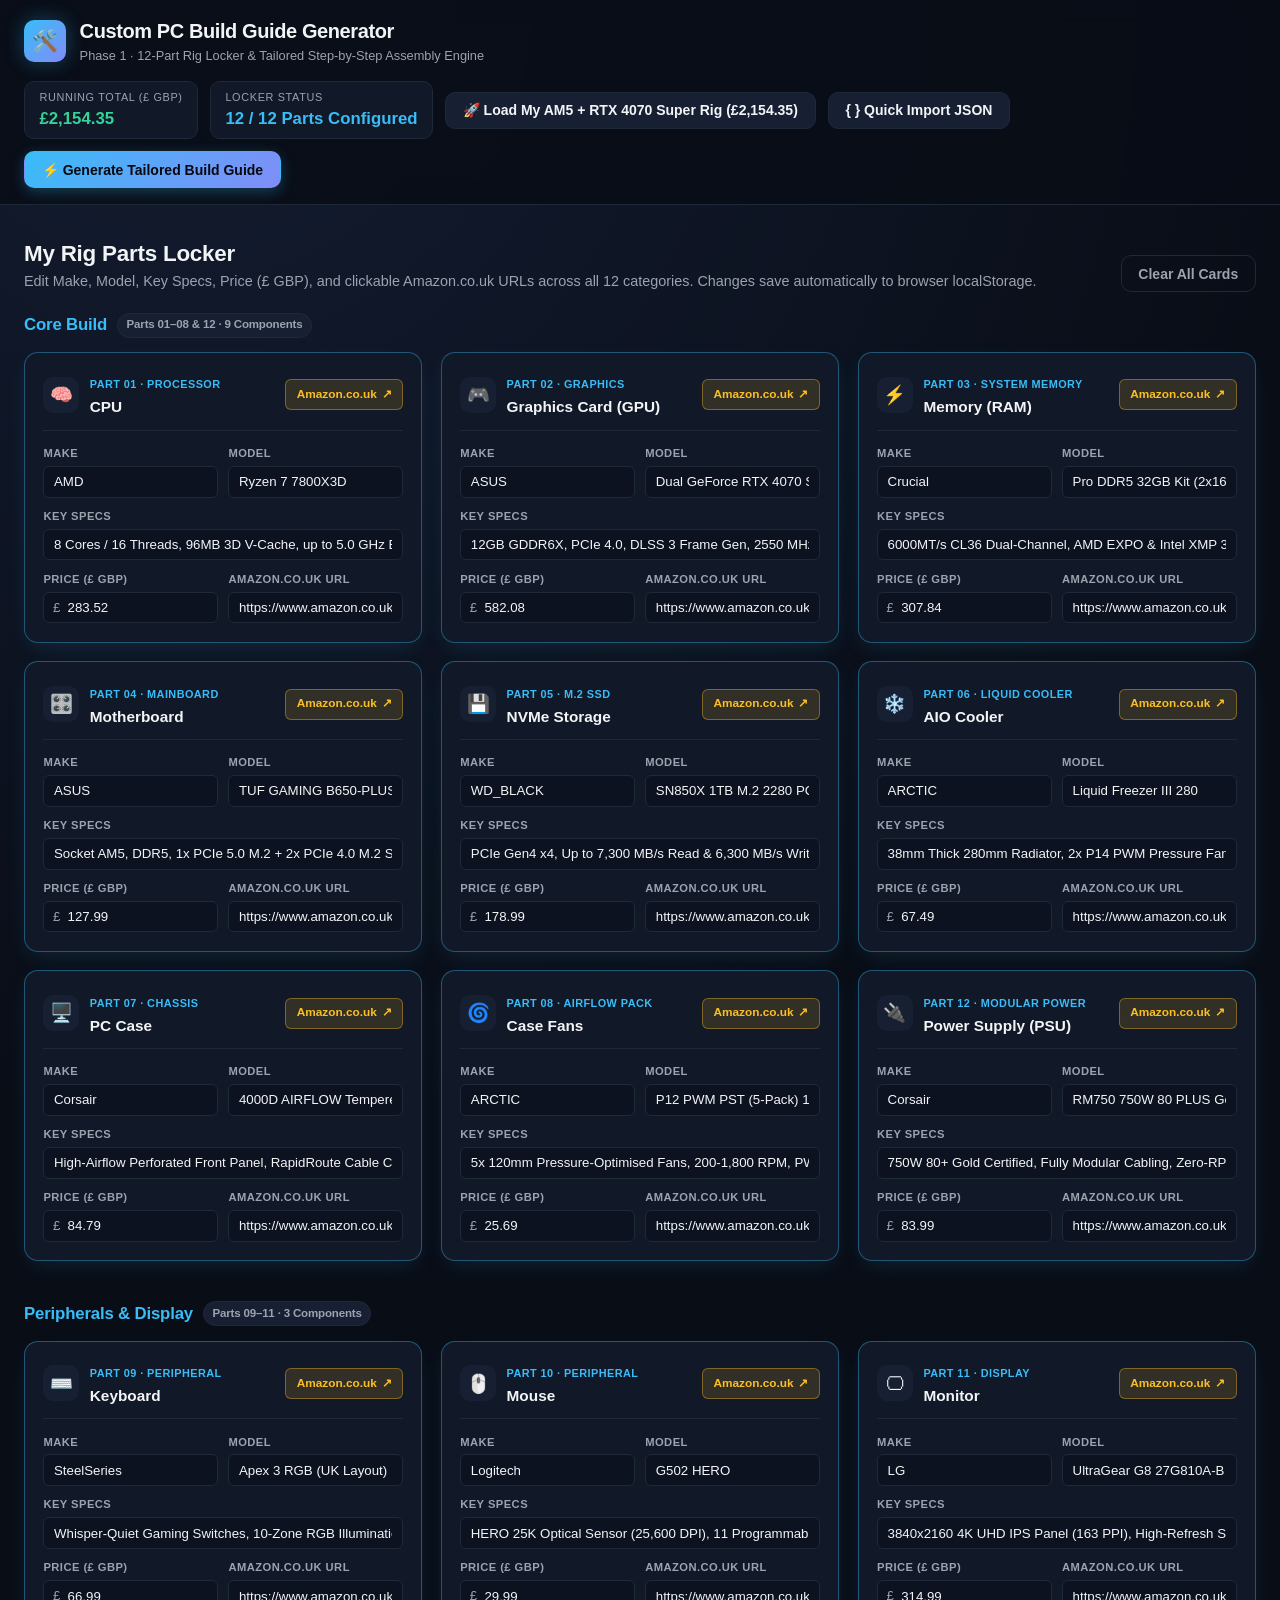
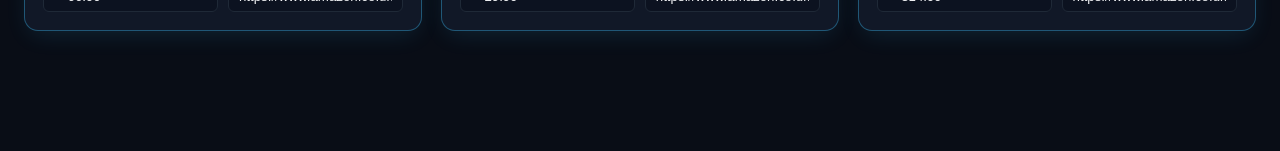
==== index.html @ 23046498 "Phase 1 working state" ====
<!DOCTYPE html>
<html lang="en">
<head>
  <meta charset="UTF-8" />
  <meta name="viewport" content="width=device-width, initial-scale=1.0" />
  <title>Custom PC Build Guide Generator — Phase 1</title>
  <link rel="stylesheet" href="css/base.css" />
  <link rel="stylesheet" href="css/components.css" />
</head>
<body>
  <header class="top-header">
    <div class="app-container header-inner">
      <div class="brand-block">
        <div class="brand-logo" aria-hidden="true">🛠️</div>
        <div>
          <h1 class="brand-title">Custom PC Build Guide Generator</h1>
          <p class="brand-subtitle">Phase 1 · 12-Part Rig Locker &amp; Tailored Step-by-Step Assembly Engine</p>
        </div>
      </div>

      <div class="header-metrics-actions">
        <div class="metric-pill">
          <span class="metric-label">Running Total (£ GBP)</span>
          <span class="metric-value" id="total-price">£2,154.35</span>
        </div>
        <div class="metric-pill">
          <span class="metric-label">Locker Status</span>
          <span class="metric-value" id="parts-count" style="color: var(--accent-cyan);">12 / 12 Parts Configured</span>
        </div>
        <button type="button" class="btn btn-secondary" id="btn-load-default-rig">
          <span>🚀 Load My AM5 + RTX 4070 Super Rig (£2,154.35)</span>
        </button>
        <button type="button" class="btn btn-secondary" id="btn-open-json">
          <span>{ } Quick Import JSON</span>
        </button>
        <button type="button" class="btn btn-primary" id="btn-generate-guide">
          <span>⚡ Generate Tailored Build Guide</span>
        </button>
      </div>
    </div>
  </header>

  <main class="app-container">
    <section id="locker-container" aria-labelledby="locker-heading">
      <div class="section-header">
        <div>
          <h2 class="section-title" id="locker-heading">My Rig Parts Locker</h2>
          <p class="section-desc">
            Edit Make, Model, Key Specs, Price (£ GBP), and clickable Amazon.co.uk URLs across all 12 categories. Changes save automatically to browser localStorage.
          </p>
        </div>
        <button type="button" class="btn btn-ghost" id="btn-clear-all">Clear All Cards</button>
      </div>

      <h3 class="locker-subsection-title">
        <span>Core Build</span>
        <span class="locker-subsection-pill">Parts 01–08 &amp; 12 · 9 Components</span>
      </h3>
      <div class="parts-grid" id="core-parts-grid"></div>

      <h3 class="locker-subsection-title">
        <span>Peripherals &amp; Display</span>
        <span class="locker-subsection-pill">Parts 09–11 · 3 Components</span>
      </h3>
      <div class="parts-grid" id="peripherals-parts-grid"></div>
    </section>

    <section class="guide-section is-hidden" id="guide-section" aria-labelledby="guide-heading">
      <div class="section-header">
        <div>
          <h2 class="section-title" id="guide-heading">Tailored Step-by-Step Assembly &amp; BIOS Guide</h2>
          <p class="section-desc">
            Generated dynamically from your active Make, Model, and Key Specs—complete with hardware-specific warnings, Phase 2 SVG Blueprint slots, and Phase 3 Video Tip drawers.
          </p>
        </div>
      </div>

      <div class="guide-progress-card">
        <span id="guide-progress-text" style="font-weight: 600; font-size: 0.9rem;">0 of 9 Assembly Steps Completed (0%)</span>
        <div class="progress-track" aria-hidden="true">
          <div class="progress-fill" id="guide-progress-bar"></div>
        </div>
      </div>

      <div class="guide-steps-list" id="guide-steps"></div>
    </section>
  </main>

  <!-- Quick Import JSON Modal -->
  <div class="modal-backdrop is-hidden" id="json-modal" role="dialog" aria-modal="true" aria-labelledby="json-modal-title">
    <div class="modal-card">
      <div class="section-header" style="margin-bottom: 0.5rem;">
        <div>
          <h2 class="section-title" id="json-modal-title">Quick Import JSON / Inspect Rig Dataset</h2>
          <p class="section-desc">Paste a JSON parts object or array below to populate your 12-part locker.</p>
        </div>
        <button type="button" class="btn btn-ghost" id="btn-close-json">✕ Close</button>
      </div>

      <textarea id="json-textarea" class="paste-textarea" spellcheck="false"></textarea>

      <div class="modal-footer">
        <div style="display: flex; align-items: center; gap: 0.75rem; flex-wrap: wrap;">
          <button type="button" class="btn btn-secondary" id="btn-fill-default-json">Load Default £2,154.35 JSON Template</button>
          <span id="json-status" style="font-size: 0.8rem; color: var(--accent-cyan);"></span>
        </div>
        <button type="button" class="btn btn-primary" id="btn-apply-json">Apply JSON to Locker</button>
      </div>
    </div>
  </div>

  <div class="toast-banner" id="toast-banner" role="status" aria-live="polite"></div>

  <script defer src="js/defaultRig.js"></script>
  <script defer src="js/state.js"></script>
  <script defer src="js/guide.js"></script>
  <script defer src="js/app.js"></script>
</body>
</html>
---- css/base.css ----
:root {
  --bg-primary: #090d16;
  --bg-secondary: #111827;
  --bg-elevated: #172033;
  --bg-input: #0c1220;
  --border-subtle: #1f2937;
  --border-focus: #38bdf8;
  --border-populated: rgba(56, 189, 248, 0.38);
  --text-primary: #f3f4f6;
  --text-secondary: #9ca3af;
  --text-muted: #6b7280;
  --accent-cyan: #38bdf8;
  --accent-indigo: #818cf8;
  --accent-emerald: #34d399;
  --accent-amber: #fbbf24;
  --danger-rose: #f87171;
  --radius-lg: 14px;
  --radius-md: 10px;
  --radius-sm: 6px;
  --shadow-card: 0 10px 25px -5px rgba(0, 0, 0, 0.45);
}

*,
*::before,
*::after {
  box-sizing: border-box;
  margin: 0;
  padding: 0;
}

html {
  scroll-behavior: smooth;
  color-scheme: dark;
}

body {
  font-family: 'Inter', -apple-system, BlinkMacSystemFont, 'Segoe UI', Roboto, sans-serif;
  background: radial-gradient(circle at 15% 0%, #131c31 0%, var(--bg-primary) 55%);
  color: var(--text-primary);
  min-height: 100vh;
  line-height: 1.5;
  padding-bottom: 5rem;
}

.app-container {
  max-width: 1280px;
  margin: 0 auto;
  padding: 0 1.5rem;
}

/* Header & Action Bar */
.top-header {
  position: sticky;
  top: 0;
  z-index: 30;
  background: rgba(9, 13, 22, 0.88);
  backdrop-filter: blur(12px);
  border-bottom: 1px solid var(--border-subtle);
  padding: 1rem 0;
  margin-bottom: 2rem;
}

.header-inner {
  display: flex;
  flex-wrap: wrap;
  align-items: center;
  justify-content: space-between;
  gap: 1rem;
}

.brand-block {
  display: flex;
  align-items: center;
  gap: 0.85rem;
}

.brand-logo {
  width: 42px;
  height: 42px;
  border-radius: 10px;
  background: linear-gradient(135deg, var(--accent-cyan), var(--accent-indigo));
  display: grid;
  place-items: center;
  font-size: 1.3rem;
  box-shadow: 0 0 20px rgba(56, 189, 248, 0.3);
}

.brand-title {
  font-size: 1.25rem;
  font-weight: 700;
  letter-spacing: -0.02em;
}

.brand-subtitle {
  font-size: 0.8rem;
  color: var(--text-secondary);
}

.header-metrics-actions {
  display: flex;
  flex-wrap: wrap;
  align-items: center;
  gap: 0.75rem;
}

.metric-pill {
  background: var(--bg-secondary);
  border: 1px solid var(--border-subtle);
  padding: 0.45rem 0.9rem;
  border-radius: var(--radius-md);
  display: flex;
  flex-direction: column;
}

.metric-label {
  font-size: 0.68rem;
  text-transform: uppercase;
  letter-spacing: 0.06em;
  color: var(--text-secondary);
}

.metric-value {
  font-size: 1.05rem;
  font-weight: 700;
  color: var(--accent-emerald);
}

/* Section Headers */
.section-header {
  display: flex;
  flex-wrap: wrap;
  align-items: flex-end;
  justify-content: space-between;
  gap: 1rem;
  margin-bottom: 1.25rem;
}

.section-title {
  font-size: 1.4rem;
  font-weight: 700;
  letter-spacing: -0.01em;
}

.section-desc {
  color: var(--text-secondary);
  font-size: 0.9rem;
}

/* Buttons */
.btn {
  display: inline-flex;
  align-items: center;
  gap: 0.5rem;
  font-size: 0.875rem;
  font-weight: 600;
  padding: 0.6rem 1.05rem;
  border-radius: var(--radius-md);
  border: 1px solid transparent;
  cursor: pointer;
  transition: all 0.18s ease;
  text-decoration: none;
}

.btn-primary {
  background: linear-gradient(135deg, var(--accent-cyan), var(--accent-indigo));
  color: #060911;
  box-shadow: 0 4px 14px rgba(56, 189, 248, 0.28);
}

.btn-primary:hover {
  filter: brightness(1.1);
  transform: translateY(-1px);
}

.btn-secondary {
  background: var(--bg-elevated);
  color: var(--text-primary);
  border-color: var(--border-subtle);
}

.btn-secondary:hover {
  border-color: var(--accent-cyan);
}

.btn-ghost {
  background: transparent;
  color: var(--text-secondary);
  border-color: var(--border-subtle);
}

.btn-ghost:hover {
  color: var(--danger-rose);
  border-color: rgba(248, 113, 113, 0.4);
}

.is-hidden {
  display: none !important;
}
---- css/components.css ----
/* Parts Grid & Category Cards */
.parts-grid { display: grid; grid-template-columns: repeat(auto-fill, minmax(310px, 1fr)); gap: 1.15rem; margin-bottom: 2.5rem; }
.part-card { background: var(--bg-secondary); border: 1px solid var(--border-subtle); border-radius: var(--radius-lg); padding: 1.15rem; box-shadow: var(--shadow-card); transition: border-color 0.2s ease, box-shadow 0.2s ease; }
.part-card.is-populated { border-color: var(--border-populated); box-shadow: 0 8px 24px -6px rgba(56, 189, 248, 0.14); }
.part-card-header { display: flex; align-items: center; justify-content: space-between; gap: 0.5rem; margin-bottom: 0.9rem; padding-bottom: 0.7rem; border-bottom: 1px solid var(--border-subtle); }
.part-title-group { display: flex; align-items: center; gap: 0.65rem; }
.part-icon { width: 36px; height: 36px; border-radius: var(--radius-md); background: var(--bg-elevated); display: grid; place-items: center; font-size: 1.15rem; }
.part-label { font-size: 0.96rem; font-weight: 700; }
.part-badge { display: inline-block; font-size: 0.68rem; color: var(--accent-cyan); font-weight: 600; text-transform: uppercase; letter-spacing: 0.04em; }

.retail-link-btn { display: inline-flex; align-items: center; gap: 0.3rem; font-size: 0.74rem; font-weight: 600; padding: 0.35rem 0.65rem; border-radius: var(--radius-sm); background: rgba(251, 191, 36, 0.14); color: var(--accent-amber); border: 1px solid rgba(251, 191, 36, 0.38); text-decoration: none; transition: all 0.15s ease; white-space: nowrap; }
.retail-link-btn:hover:not(.is-disabled) { background: var(--accent-amber); color: #060911; }
.retail-link-btn.is-disabled { background: var(--bg-input); color: var(--text-muted); border-color: var(--border-subtle); pointer-events: none; opacity: 0.6; }

.part-form-grid { display: grid; grid-template-columns: 1fr 1fr; gap: 0.65rem; }
.field-group { display: flex; flex-direction: column; gap: 0.25rem; }
.field-group.full-span { grid-column: 1 / -1; }
.field-label { font-size: 0.7rem; font-weight: 600; color: var(--text-secondary); text-transform: uppercase; letter-spacing: 0.04em; }
.field-input { width: 100%; background: var(--bg-input); border: 1px solid var(--border-subtle); border-radius: var(--radius-sm); color: var(--text-primary); font-size: 0.83rem; padding: 0.46rem 0.6rem; outline: none; transition: border-color 0.15s ease; }
.field-input:focus { border-color: var(--border-focus); }
.price-input-wrap { position: relative; display: flex; align-items: center; }
.currency-prefix { position: absolute; left: 0.6rem; color: var(--text-secondary); font-size: 0.83rem; pointer-events: none; }
.price-input { padding-left: 1.45rem; }

/* Sub-section Divider */
.locker-subsection-title { display: flex; align-items: center; gap: 0.6rem; font-size: 1.05rem; font-weight: 700; color: var(--accent-cyan); margin: 0.5rem 0 0.9rem; letter-spacing: -0.01em; }
.locker-subsection-pill { font-size: 0.72rem; background: var(--bg-elevated); color: var(--text-secondary); padding: 0.18rem 0.55rem; border-radius: 999px; border: 1px solid var(--border-subtle); }

/* Tailored Build Guide Section */
.guide-section { border-top: 1px solid var(--border-subtle); padding-top: 2.25rem; }
.guide-progress-card { background: var(--bg-secondary); border: 1px solid var(--border-subtle); border-radius: var(--radius-md); padding: 0.9rem 1.15rem; margin-bottom: 1.5rem; display: flex; flex-wrap: wrap; align-items: center; justify-content: space-between; gap: 1rem; }
.progress-track { flex: 1; min-width: 200px; height: 10px; background: var(--bg-input); border-radius: 999px; overflow: hidden; border: 1px solid var(--border-subtle); }
.progress-fill { height: 100%; width: 0%; background: linear-gradient(90deg, var(--accent-cyan), var(--accent-emerald)); transition: width 0.25s ease; }
.guide-steps-list { display: flex; flex-direction: column; gap: 1.25rem; }
.guide-step-card { background: var(--bg-secondary); border: 1px solid var(--border-subtle); border-radius: var(--radius-lg); padding: 1.35rem; transition: border-color 0.2s ease; }
.guide-step-card.is-completed { border-color: rgba(52, 211, 153, 0.45); background: rgba(17, 24, 39, 0.65); }
.guide-step-top { display: flex; flex-wrap: wrap; align-items: center; justify-content: space-between; gap: 0.8rem; margin-bottom: 0.9rem; }
.step-check-label { display: inline-flex; align-items: center; gap: 0.55rem; cursor: pointer; }
.step-checkbox { width: 18px; height: 18px; accent-color: var(--accent-emerald); cursor: pointer; }
.step-number-badge { background: var(--bg-elevated); color: var(--accent-cyan); font-size: 0.76rem; font-weight: 700; padding: 0.25rem 0.6rem; border-radius: var(--radius-sm); border: 1px solid rgba(56, 189, 248, 0.3); }
.step-heading-wrap { flex: 1; min-width: 240px; }
.step-phase-tag { font-size: 0.72rem; text-transform: uppercase; letter-spacing: 0.05em; color: var(--accent-indigo); font-weight: 600; }
.step-title { font-size: 1.1rem; font-weight: 700; }
.step-parts-pills { display: flex; flex-wrap: wrap; gap: 0.4rem; }
.step-part-pill { font-size: 0.73rem; background: var(--bg-input); border: 1px solid var(--border-subtle); color: var(--text-secondary); padding: 0.2rem 0.55rem; border-radius: 999px; }

.step-instructions { margin: 0 0 0.95rem 1.25rem; color: var(--text-primary); display: flex; flex-direction: column; gap: 0.45rem; font-size: 0.92rem; }
.step-instructions strong { color: var(--accent-cyan); }
.step-instructions kbd { background: var(--bg-elevated); border: 1px solid var(--border-subtle); border-radius: 4px; padding: 0.08rem 0.38rem; font-size: 0.78rem; }

/* Hardware-Specific Warning Callout */
.hardware-warning-box { display: flex; align-items: flex-start; gap: 0.65rem; background: rgba(251, 191, 36, 0.08); border: 1px solid rgba(251, 191, 36, 0.38); border-left: 4px solid var(--accent-amber); border-radius: var(--radius-md); padding: 0.75rem 0.95rem; margin-bottom: 1rem; font-size: 0.85rem; color: #fde68a; }
.warning-icon { font-size: 1.05rem; line-height: 1.2; }

/* Phase 2 SVG Blueprint Slot & Phase 3 Collapsible Video Tip Drawer */
.phase-placeholders-grid { display: grid; grid-template-columns: repeat(auto-fit, minmax(280px, 1fr)); gap: 0.85rem; align-items: start; }
.placeholder-slot { background: var(--bg-input); border: 1px dashed rgba(56, 189, 248, 0.4); border-radius: var(--radius-md); padding: 0.85rem; }
.slot-badge-row { display: flex; align-items: center; justify-content: space-between; gap: 0.5rem; margin-bottom: 0.35rem; }
.slot-pill { font-size: 0.7rem; font-weight: 700; padding: 0.15rem 0.5rem; border-radius: var(--radius-sm); }
.phase-2-pill { background: rgba(56, 189, 248, 0.14); color: var(--accent-cyan); }
.phase-3-pill { background: rgba(129, 140, 248, 0.16); color: var(--accent-indigo); }
.slot-part-tag, .slot-duration { font-size: 0.72rem; color: var(--text-secondary); font-family: ui-monospace, SFMono-Regular, Consolas, monospace; }
.slot-topic { font-size: 0.83rem; color: var(--text-secondary); }

.video-tip-drawer { background: var(--bg-input); border: 1px solid rgba(129, 140, 248, 0.35); border-radius: var(--radius-md); overflow: hidden; }
.video-tip-summary { list-style: none; cursor: pointer; padding: 0.8rem 0.9rem; display: flex; align-items: center; justify-content: space-between; gap: 0.5rem; font-size: 0.84rem; font-weight: 600; color: var(--text-primary); user-select: none; }
.video-tip-summary::-webkit-details-marker { display: none; }
.video-tip-summary:hover { background: rgba(129, 140, 248, 0.08); }
.video-tip-body { padding: 0.75rem 0.9rem; border-top: 1px dashed var(--border-subtle); font-size: 0.82rem; color: var(--text-secondary); background: rgba(9, 13, 22, 0.55); }

/* Modal & Toast */
.modal-backdrop { position: fixed; inset: 0; z-index: 50; background: rgba(5, 8, 15, 0.8); backdrop-filter: blur(6px); display: grid; place-items: center; padding: 1rem; }
.modal-card { width: 100%; max-width: 700px; background: var(--bg-secondary); border: 1px solid var(--border-subtle); border-radius: var(--radius-lg); padding: 1.5rem; box-shadow: var(--shadow-card); }
.paste-textarea { width: 100%; min-height: 220px; margin: 0.9rem 0; background: var(--bg-input); border: 1px solid var(--border-subtle); border-radius: var(--radius-md); color: var(--text-primary); font-family: ui-monospace, SFMono-Regular, Consolas, monospace; font-size: 0.8rem; padding: 0.85rem; resize: vertical; }
.modal-footer { display: flex; flex-wrap: wrap; align-items: center; justify-content: space-between; gap: 0.75rem; }
.toast-banner { position: fixed; bottom: 1.5rem; right: 1.5rem; z-index: 60; background: var(--bg-elevated); border: 1px solid var(--accent-cyan); color: var(--text-primary); padding: 0.75rem 1.1rem; border-radius: var(--radius-md); font-size: 0.85rem; box-shadow: var(--shadow-card); opacity: 0; transform: translateY(10px); pointer-events: none; transition: all 0.2s ease; }
.toast-banner.visible { opacity: 1; transform: translateY(0); }
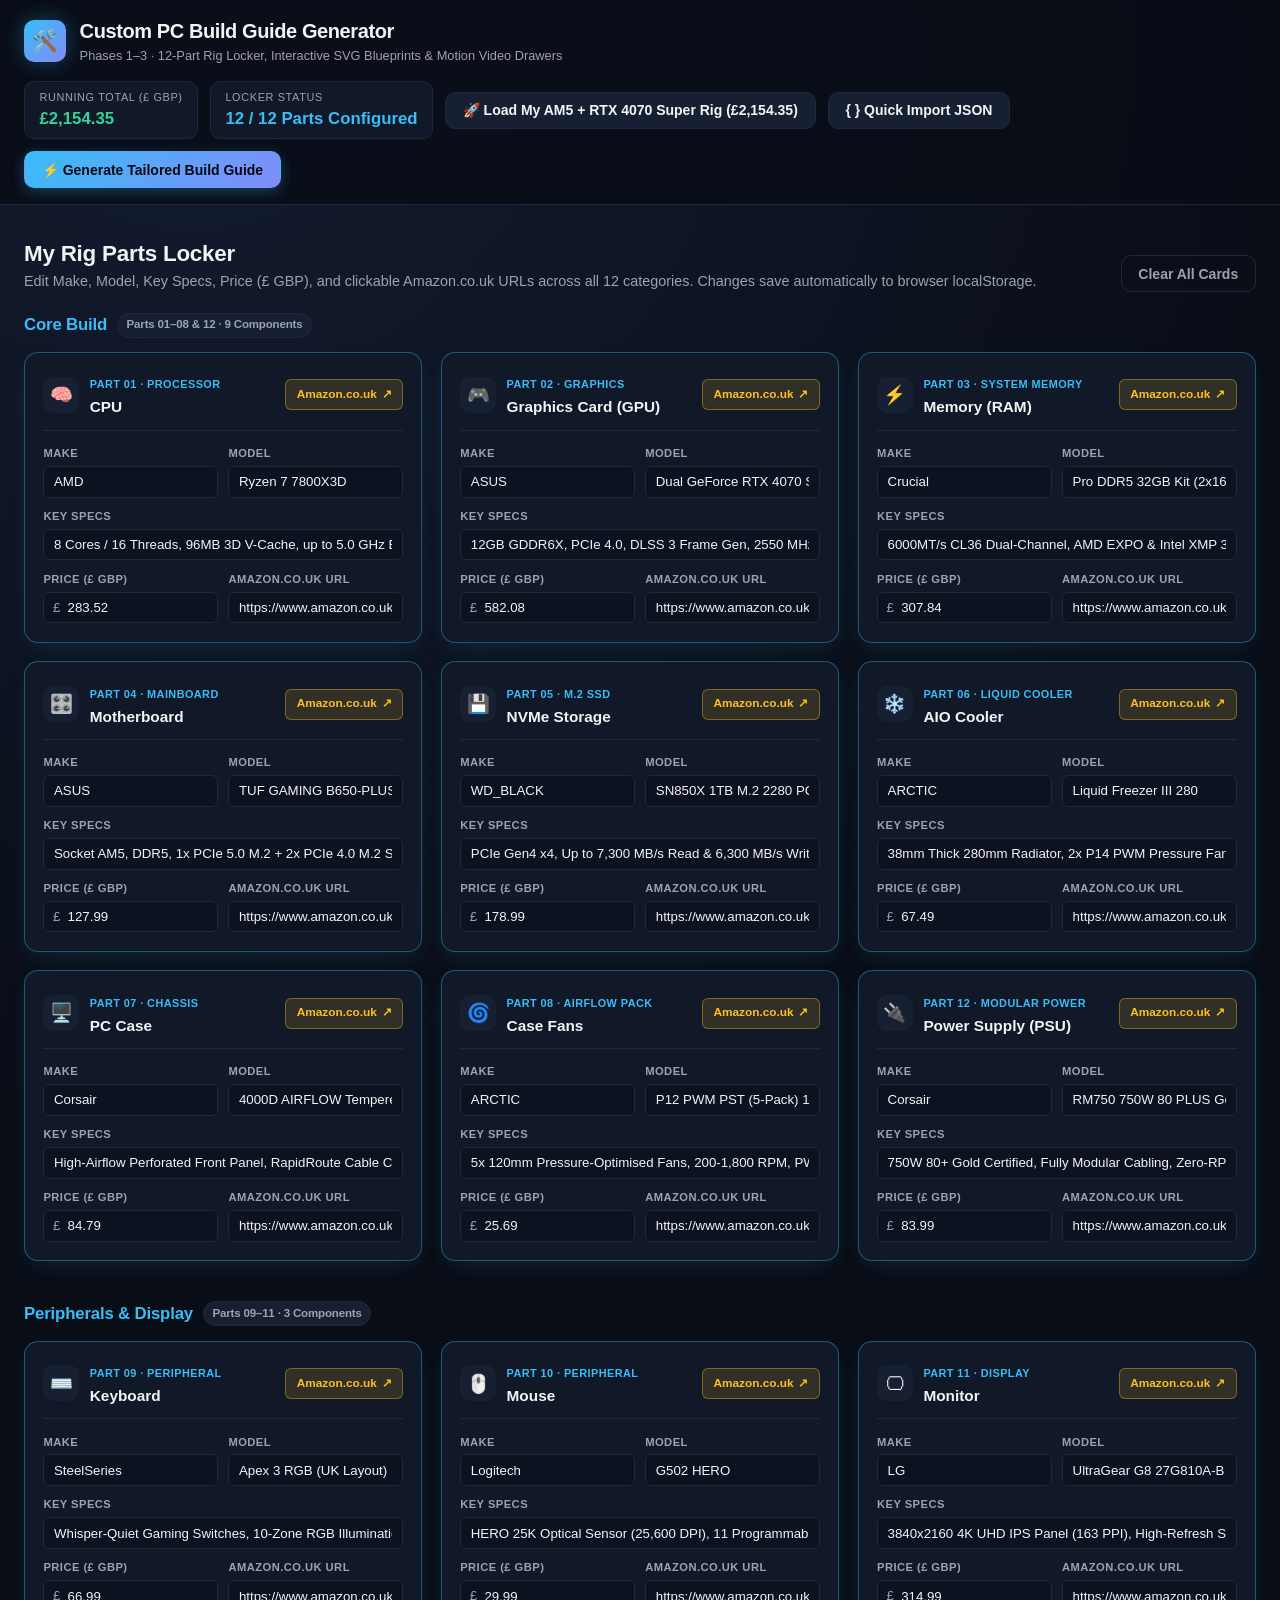
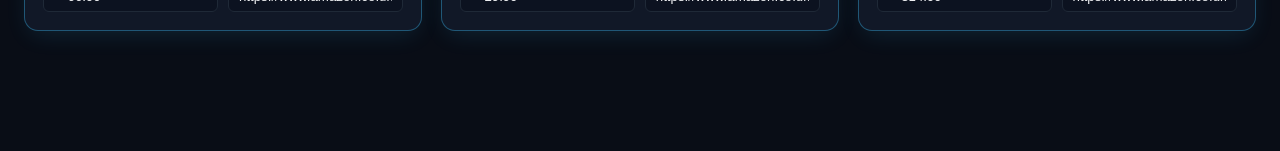
==== commit 9849f8f8: "Phase 3 working state with interactive video tip drawers" ====
--- a/index.html
+++ b/index.html
@@ -3,9 +3,11 @@
 <head>
   <meta charset="UTF-8" />
   <meta name="viewport" content="width=device-width, initial-scale=1.0" />
-  <title>Custom PC Build Guide Generator — Phase 1</title>
+  <title>Custom PC Build Guide Generator — Phases 1–3</title>
   <link rel="stylesheet" href="css/base.css" />
   <link rel="stylesheet" href="css/components.css" />
+  <link rel="stylesheet" href="css/blueprints.css" />
+  <link rel="stylesheet" href="css/videoDrawer.css" />
 </head>
 <body>
   <header class="top-header">
@@ -14,7 +16,7 @@
         <div class="brand-logo" aria-hidden="true">🛠️</div>
         <div>
           <h1 class="brand-title">Custom PC Build Guide Generator</h1>
-          <p class="brand-subtitle">Phase 1 · 12-Part Rig Locker &amp; Tailored Step-by-Step Assembly Engine</p>
+          <p class="brand-subtitle">Phases 1–3 · 12-Part Rig Locker, Interactive SVG Blueprints &amp; Motion Video Drawers</p>
         </div>
       </div>
 
@@ -114,6 +116,10 @@
   <script defer src="js/defaultRig.js"></script>
   <script defer src="js/state.js"></script>
   <script defer src="js/guide.js"></script>
+  <script defer src="js/blueprintsBench.js"></script>
+  <script defer src="js/blueprintsSystem.js"></script>
+  <script defer src="js/videoDrawerData.js"></script>
+  <script defer src="js/videoDrawerPlayer.js"></script>
   <script defer src="js/app.js"></script>
 </body>
 </html>
--- a/css/blueprints.css
+++ b/css/blueprints.css
@@ -0,0 +1,211 @@
+/* Interactive SVG Blueprints (Phase 2) */
+.blueprint-card {
+  background: #080c15;
+  border: 1px solid rgba(56, 189, 248, 0.35);
+  border-radius: var(--radius-md);
+  overflow: hidden;
+  transition: all 0.22s ease;
+  box-shadow: inset 0 0 24px rgba(56, 189, 248, 0.05);
+}
+
+.blueprint-card.is-expanded {
+  grid-column: 1 / -1;
+  border-color: var(--accent-cyan);
+  box-shadow: 0 12px 32px rgba(0, 0, 0, 0.65), 0 0 20px rgba(56, 189, 248, 0.18);
+}
+
+.blueprint-toolbar {
+  display: flex;
+  flex-wrap: wrap;
+  align-items: center;
+  justify-content: space-between;
+  gap: 0.5rem;
+  padding: 0.55rem 0.85rem;
+  background: rgba(17, 24, 39, 0.9);
+  border-bottom: 1px solid var(--border-subtle);
+}
+
+.blueprint-meta {
+  display: flex;
+  align-items: center;
+  gap: 0.5rem;
+}
+
+.blueprint-code {
+  font-family: ui-monospace, SFMono-Regular, Consolas, monospace;
+  font-size: 0.7rem;
+  font-weight: 700;
+  color: var(--accent-cyan);
+  background: rgba(56, 189, 248, 0.14);
+  padding: 0.15rem 0.48rem;
+  border-radius: 4px;
+  border: 1px solid rgba(56, 189, 248, 0.3);
+}
+
+.blueprint-title-text {
+  font-size: 0.78rem;
+  font-weight: 600;
+  color: var(--text-primary);
+}
+
+.blueprint-zoom-btn {
+  background: var(--bg-elevated);
+  color: var(--accent-cyan);
+  border: 1px solid rgba(56, 189, 248, 0.35);
+  border-radius: 5px;
+  padding: 0.22rem 0.58rem;
+  font-size: 0.72rem;
+  font-weight: 600;
+  cursor: pointer;
+  transition: all 0.15s ease;
+}
+
+.blueprint-zoom-btn:hover {
+  background: var(--accent-cyan);
+  color: #060911;
+}
+
+.blueprint-canvas-wrap {
+  position: relative;
+  width: 100%;
+  background-color: #070b13;
+  background-image:
+    linear-gradient(rgba(56, 189, 248, 0.05) 1px, transparent 1px),
+    linear-gradient(90deg, rgba(56, 189, 248, 0.05) 1px, transparent 1px);
+  background-size: 20px 20px;
+  padding: 0.5rem;
+}
+
+.blueprint-svg {
+  width: 100%;
+  height: 215px;
+  display: block;
+  transition: height 0.22s ease;
+}
+
+.blueprint-card.is-expanded .blueprint-svg {
+  height: 360px;
+}
+
+/* SVG Hotspot Callout Nodes */
+.bp-hotspot {
+  cursor: pointer;
+  outline: none;
+}
+
+.bp-hotspot-ring {
+  fill: rgba(56, 189, 248, 0.18);
+  stroke: #38bdf8;
+  stroke-width: 1.5;
+  transform-box: fill-box;
+  transform-origin: center;
+  animation: bpPulse 2.2s infinite ease-in-out;
+}
+
+.bp-hotspot.amber .bp-hotspot-ring {
+  fill: rgba(251, 191, 36, 0.2);
+  stroke: #fbbf24;
+}
+
+.bp-hotspot-core {
+  fill: #38bdf8;
+  stroke: #090d16;
+  stroke-width: 1.5;
+  transition: transform 0.15s ease, fill 0.15s ease;
+  transform-box: fill-box;
+  transform-origin: center;
+}
+
+.bp-hotspot.amber .bp-hotspot-core {
+  fill: #fbbf24;
+}
+
+.bp-hotspot:hover .bp-hotspot-core,
+.bp-hotspot.is-active .bp-hotspot-core {
+  transform: scale(1.3);
+  fill: #34d399;
+}
+
+.bp-hotspot.is-active .bp-hotspot-ring {
+  stroke: #34d399;
+  stroke-width: 2.5;
+}
+
+.bp-hotspot-num {
+  font-family: ui-monospace, SFMono-Regular, Consolas, monospace;
+  font-size: 9px;
+  font-weight: 700;
+  fill: #05080f;
+  pointer-events: none;
+  text-anchor: middle;
+  dominant-baseline: central;
+}
+
+/* Animated Airflow & Signal Lines */
+.bp-flow-intake {
+  stroke: #38bdf8;
+  stroke-width: 2.5;
+  stroke-dasharray: 6 5;
+  animation: bpDashFlow 1.1s linear infinite;
+}
+
+.bp-flow-exhaust {
+  stroke: #f97316;
+  stroke-width: 2.5;
+  stroke-dasharray: 6 5;
+  animation: bpDashFlow 0.95s linear infinite;
+}
+
+@keyframes bpPulse {
+  0%, 100% { transform: scale(1); opacity: 0.85; }
+  50% { transform: scale(1.45); opacity: 0.28; }
+}
+
+@keyframes bpDashFlow {
+  to { stroke-dashoffset: -22; }
+}
+
+/* Hotspot Inspection Readout Footer */
+.blueprint-inspector {
+  display: flex;
+  flex-direction: column;
+  gap: 0.35rem;
+  padding: 0.65rem 0.85rem;
+  background: #0c1322;
+  border-top: 1px solid var(--border-subtle);
+}
+
+.hotspot-pills-row {
+  display: flex;
+  flex-wrap: wrap;
+  gap: 0.35rem;
+}
+
+.hotspot-chip {
+  background: var(--bg-secondary);
+  border: 1px solid var(--border-subtle);
+  color: var(--text-secondary);
+  font-size: 0.7rem;
+  font-weight: 600;
+  padding: 0.18rem 0.5rem;
+  border-radius: 999px;
+  cursor: pointer;
+  transition: all 0.15s ease;
+}
+
+.hotspot-chip:hover,
+.hotspot-chip.is-active {
+  border-color: var(--accent-cyan);
+  color: var(--accent-cyan);
+  background: rgba(56, 189, 248, 0.12);
+}
+
+.inspector-detail-text {
+  font-size: 0.78rem;
+  color: var(--text-primary);
+  line-height: 1.4;
+}
+
+.inspector-detail-text strong {
+  color: var(--accent-cyan);
+}
--- a/css/videoDrawer.css
+++ b/css/videoDrawer.css
@@ -0,0 +1,263 @@
+/* Phase 3: Collapsible Video Tip & Motion Guide Drawers */
+.video-tip-drawer {
+  grid-column: 1 / -1;
+  background: linear-gradient(180deg, rgba(13, 19, 34, 0.96), rgba(9, 13, 24, 0.99));
+  border: 1px solid rgba(168, 85, 247, 0.35);
+  border-radius: 10px;
+  overflow: hidden;
+  transition: border-color 0.2s ease, box-shadow 0.2s ease;
+}
+
+.video-tip-drawer[open] {
+  border-color: rgba(168, 85, 247, 0.72);
+  box-shadow: 0 10px 30px rgba(0, 0, 0, 0.45), 0 0 0 1px rgba(168, 85, 247, 0.2);
+}
+
+.video-tip-summary {
+  display: flex;
+  align-items: center;
+  justify-content: space-between;
+  gap: 0.75rem;
+  padding: 0.75rem 0.95rem;
+  cursor: pointer;
+  list-style: none;
+  user-select: none;
+  background: rgba(168, 85, 247, 0.08);
+  transition: background 0.15s ease;
+}
+
+.video-tip-summary::-webkit-details-marker {
+  display: none;
+}
+
+.video-tip-summary:hover {
+  background: rgba(168, 85, 247, 0.14);
+}
+
+.video-summary-left {
+  display: flex;
+  align-items: center;
+  gap: 0.55rem;
+  flex-wrap: wrap;
+  font-size: 0.85rem;
+  font-weight: 700;
+  color: var(--text-primary);
+}
+
+.video-summary-right {
+  display: flex;
+  align-items: center;
+  gap: 0.5rem;
+  font-size: 0.76rem;
+  color: #d8b4fe;
+  font-family: ui-monospace, SFMono-Regular, Consolas, monospace;
+}
+
+.video-tip-body {
+  padding: 0.95rem 1rem 1rem;
+  border-top: 1px solid rgba(168, 85, 247, 0.24);
+  display: flex;
+  flex-direction: column;
+  gap: 0.85rem;
+}
+
+.video-drawer-tabs {
+  display: flex;
+  align-items: center;
+  justify-content: space-between;
+  gap: 0.5rem;
+  flex-wrap: wrap;
+  border-bottom: 1px solid rgba(148, 163, 184, 0.16);
+  padding-bottom: 0.55rem;
+}
+
+.video-tab-group {
+  display: flex;
+  gap: 0.45rem;
+  flex-wrap: wrap;
+}
+
+.video-tab-btn {
+  background: rgba(15, 23, 42, 0.85);
+  border: 1px solid rgba(148, 163, 184, 0.25);
+  color: var(--text-secondary);
+  font-size: 0.76rem;
+  font-weight: 700;
+  padding: 0.36rem 0.72rem;
+  border-radius: 6px;
+  cursor: pointer;
+  transition: all 0.15s ease;
+}
+
+.video-tab-btn:hover {
+  border-color: #c084fc;
+  color: var(--text-primary);
+}
+
+.video-tab-btn.is-active {
+  background: rgba(168, 85, 247, 0.2);
+  border-color: #c084fc;
+  color: #f3e8ff;
+}
+
+.video-tab-pane.is-hidden {
+  display: none;
+}
+
+/* Motion Canvas Stage & Controls */
+.motion-player-box {
+  background: #070b14;
+  border: 1px solid rgba(56, 189, 248, 0.24);
+  border-radius: 8px;
+  padding: 0.65rem;
+  display: flex;
+  flex-direction: column;
+  gap: 0.6rem;
+}
+
+.motion-canvas-wrap {
+  position: relative;
+  width: 100%;
+  background: radial-gradient(circle at 50% 45%, #111c33 0%, #070b14 100%);
+  border: 1px solid rgba(30, 41, 59, 0.9);
+  border-radius: 6px;
+  overflow: hidden;
+}
+
+.motion-canvas {
+  display: block;
+  width: 100%;
+  height: auto;
+  max-height: 220px;
+}
+
+.motion-controls-bar {
+  display: flex;
+  align-items: center;
+  gap: 0.6rem;
+  flex-wrap: wrap;
+  background: rgba(15, 23, 42, 0.9);
+  padding: 0.45rem 0.65rem;
+  border-radius: 6px;
+  border: 1px solid rgba(148, 163, 184, 0.16);
+}
+
+.motion-btn {
+  background: rgba(56, 189, 248, 0.15);
+  border: 1px solid rgba(56, 189, 248, 0.45);
+  color: #e0f2fe;
+  font-size: 0.75rem;
+  font-weight: 700;
+  padding: 0.28rem 0.65rem;
+  border-radius: 5px;
+  cursor: pointer;
+}
+
+.motion-btn.is-active {
+  background: rgba(16, 185, 129, 0.2);
+  border-color: #34d399;
+  color: #a7f3d0;
+}
+
+.motion-scrubber {
+  flex: 1;
+  min-width: 140px;
+  accent-color: #38bdf8;
+  cursor: pointer;
+}
+
+.motion-timecode {
+  font-family: ui-monospace, SFMono-Regular, Consolas, monospace;
+  font-size: 0.75rem;
+  color: #38bdf8;
+  min-width: 78px;
+  text-align: right;
+}
+
+/* 3 Timestamped Keyframe Coaching Callouts */
+.keyframe-grid {
+  display: grid;
+  grid-template-columns: repeat(auto-fit, minmax(210px, 1fr));
+  gap: 0.55rem;
+}
+
+.keyframe-card {
+  text-align: left;
+  background: rgba(15, 23, 42, 0.78);
+  border: 1px solid rgba(148, 163, 184, 0.22);
+  border-radius: 7px;
+  padding: 0.55rem 0.7rem;
+  cursor: pointer;
+  transition: all 0.15s ease;
+  color: var(--text-secondary);
+}
+
+.keyframe-card:hover,
+.keyframe-card.is-active {
+  border-color: #38bdf8;
+  background: rgba(56, 189, 248, 0.11);
+  color: var(--text-primary);
+}
+
+.keyframe-time {
+  display: inline-block;
+  font-family: ui-monospace, SFMono-Regular, Consolas, monospace;
+  font-size: 0.7rem;
+  font-weight: 700;
+  color: #38bdf8;
+  background: rgba(56, 189, 248, 0.14);
+  padding: 0.1rem 0.4rem;
+  border-radius: 4px;
+  margin-bottom: 0.28rem;
+}
+
+.keyframe-label {
+  display: block;
+  font-size: 0.77rem;
+  line-height: 1.38;
+}
+
+/* YouTube / Custom Video Tab & Pro-Tip Mistake Badge */
+.custom-video-controls {
+  display: flex;
+  gap: 0.5rem;
+  flex-wrap: wrap;
+  align-items: center;
+}
+
+.custom-video-input {
+  flex: 1;
+  min-width: 220px;
+}
+
+.video-embed-frame {
+  width: 100%;
+  aspect-ratio: 16 / 9;
+  max-height: 310px;
+  border: 1px solid rgba(168, 85, 247, 0.35);
+  border-radius: 8px;
+  background: #050811;
+}
+
+.coaching-note-box {
+  background: rgba(56, 189, 248, 0.08);
+  border-left: 3px solid #38bdf8;
+  padding: 0.55rem 0.75rem;
+  border-radius: 5px;
+  font-size: 0.79rem;
+  color: var(--text-secondary);
+  line-height: 1.45;
+}
+
+.mistake-badge-box {
+  display: flex;
+  align-items: flex-start;
+  gap: 0.6rem;
+  background: rgba(239, 68, 68, 0.1);
+  border: 1px solid rgba(239, 68, 68, 0.38);
+  border-radius: 7px;
+  padding: 0.6rem 0.8rem;
+  font-size: 0.8rem;
+  color: #fecaca;
+  line-height: 1.42;
+}
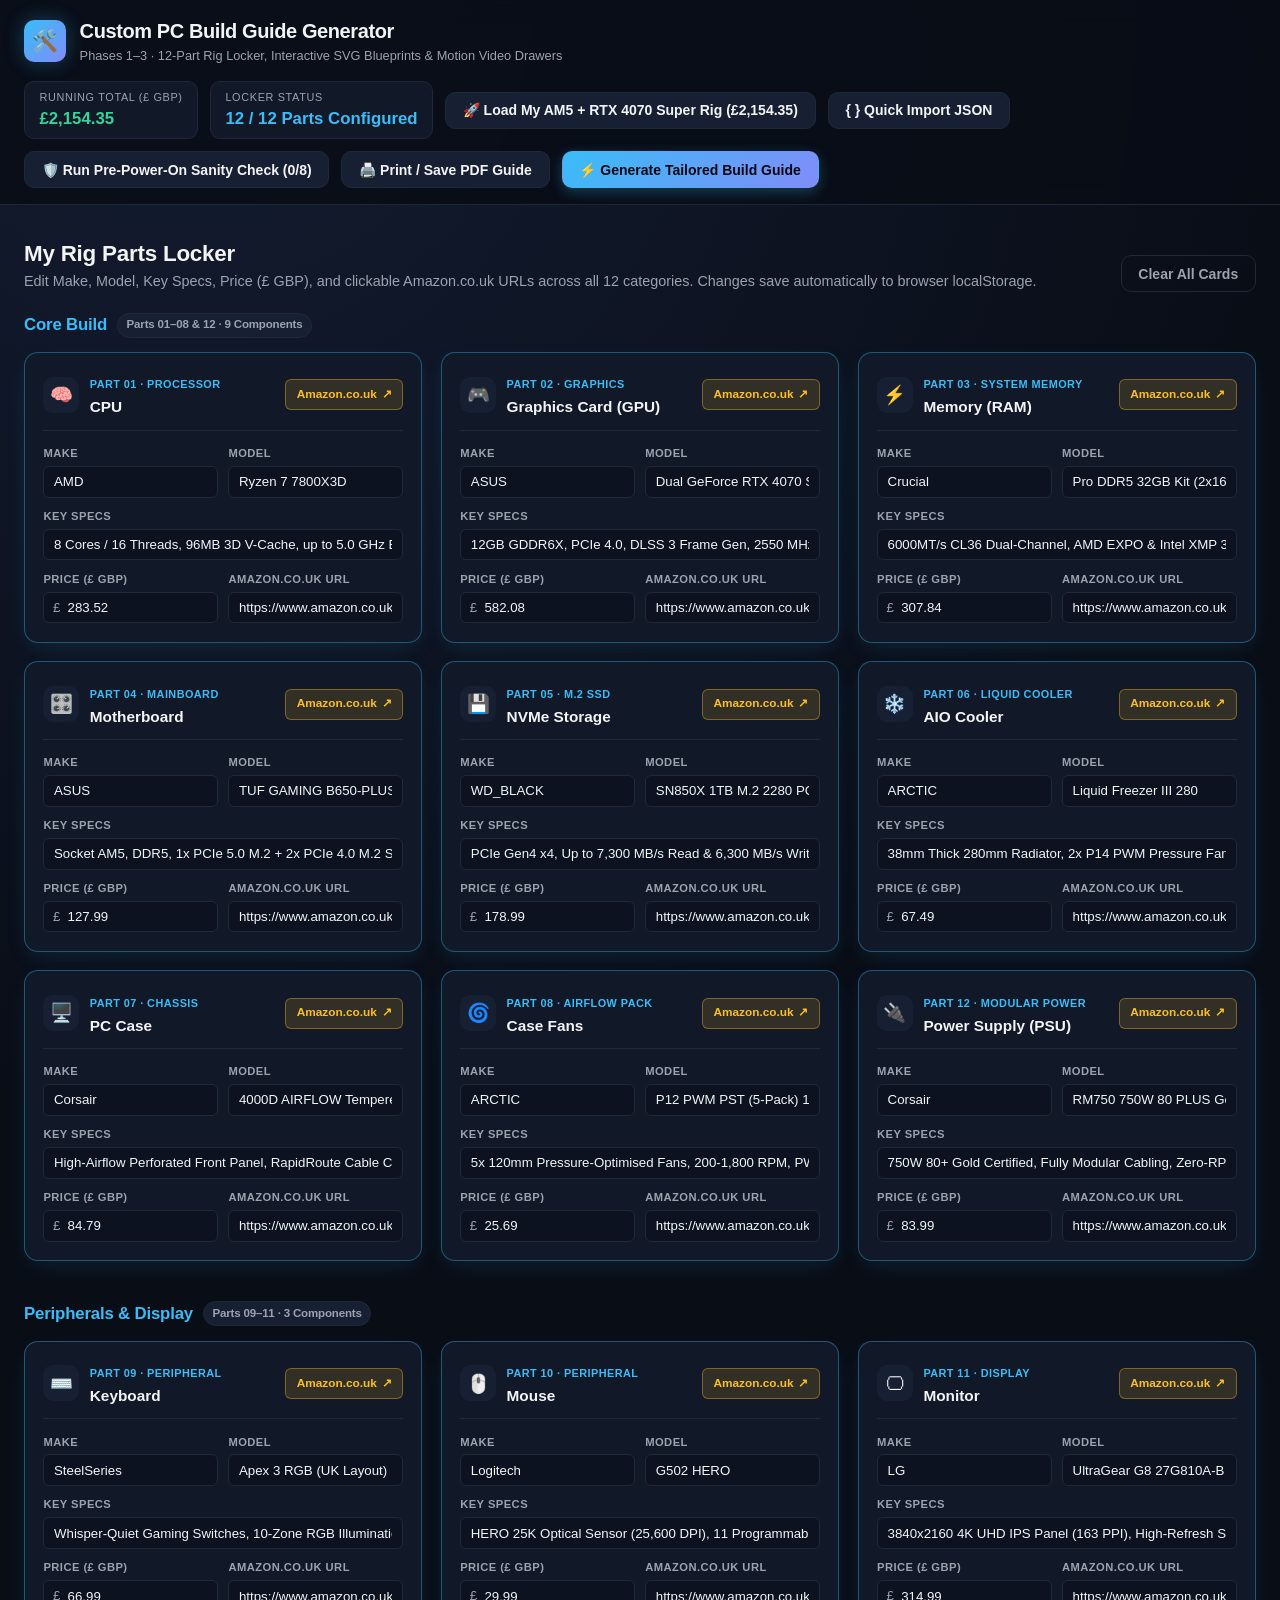
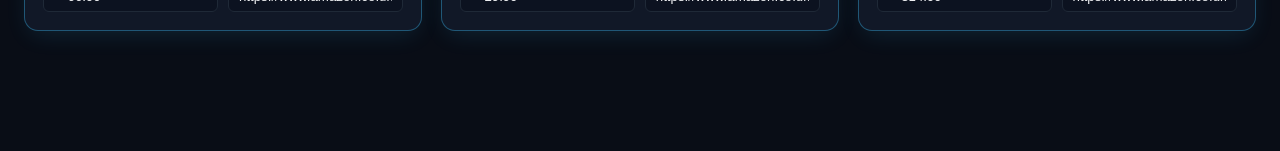
==== commit ae016cb4: "Phase 4 working state with pre-power-on sanity check and print dossier" ====
--- a/index.html
+++ b/index.html
@@ -3,11 +3,12 @@
 <head>
   <meta charset="UTF-8" />
   <meta name="viewport" content="width=device-width, initial-scale=1.0" />
-  <title>Custom PC Build Guide Generator — Phases 1–3</title>
+  <title>Custom PC Build Guide Generator — Phases 1–4</title>
   <link rel="stylesheet" href="css/base.css" />
   <link rel="stylesheet" href="css/components.css" />
   <link rel="stylesheet" href="css/blueprints.css" />
   <link rel="stylesheet" href="css/videoDrawer.css" />
+  <link rel="stylesheet" href="css/printDossier.css" />
 </head>
 <body>
   <header class="top-header">
@@ -35,6 +36,12 @@
         <button type="button" class="btn btn-secondary" id="btn-open-json">
           <span>{ } Quick Import JSON</span>
         </button>
+        <button type="button" class="btn btn-secondary" id="btn-open-sanity">
+          <span>🛡️ Run Pre-Power-On Sanity Check (0/8)</span>
+        </button>
+        <button type="button" class="btn btn-secondary" id="btn-print-dossier">
+          <span>🖨️ Print / Save PDF Guide</span>
+        </button>
         <button type="button" class="btn btn-primary" id="btn-generate-guide">
           <span>⚡ Generate Tailored Build Guide</span>
         </button>
@@ -43,6 +50,7 @@
   </header>
 
   <main class="app-container">
+    <section id="print-dossier-sheet" class="print-dossier-sheet" aria-hidden="true"></section>
     <section id="locker-container" aria-labelledby="locker-heading">
       <div class="section-header">
         <div>
@@ -111,6 +119,34 @@
     </div>
   </div>
 
+  <div class="modal-backdrop is-hidden" id="sanity-modal" role="dialog" aria-modal="true" aria-labelledby="sanity-modal-title">
+    <div class="modal-card sanity-modal-card">
+      <div class="section-header" style="margin-bottom: 0.5rem;">
+        <div>
+          <h2 class="section-title" id="sanity-modal-title">🛡️ Pre-Power-On Sanity Check (First-Boot Readiness Gate)</h2>
+          <p class="section-desc">Verify all 8 critical hardware &amp; cable checks tailored to your active rig before flipping the PSU switch.</p>
+        </div>
+        <button type="button" class="btn btn-ghost" id="btn-close-sanity">✕ Close</button>
+      </div>
+      <div class="sanity-meter-box">
+        <div class="sanity-meter-top">
+          <span id="sanity-meter-text">0 / 8 Pre-Boot Checks Verified (0%)</span>
+          <button type="button" class="btn btn-ghost" id="btn-check-all-sanity" style="padding:0.2rem 0.55rem; font-size:0.75rem;">Toggle All 8</button>
+        </div>
+        <div class="progress-track" aria-hidden="true"><div class="progress-fill" id="sanity-meter-bar"></div></div>
+      </div>
+      <div class="sanity-cleared-banner is-hidden" id="sanity-cleared-banner" role="status">
+        <span>✅</span>
+        <span>Cleared for First Boot &amp; UEFI BIOS Setup! All 8 critical hardware checks verified.</span>
+      </div>
+      <div class="sanity-check-list" id="sanity-checklist-container"></div>
+      <div class="modal-footer">
+        <span style="font-size:0.78rem; color:var(--text-secondary);">Progress saves automatically to browser localStorage.</span>
+        <button type="button" class="btn btn-primary" id="btn-modal-print-dossier">🖨️ Print / Save PDF Build Dossier</button>
+      </div>
+    </div>
+  </div>
+
   <div class="toast-banner" id="toast-banner" role="status" aria-live="polite"></div>
 
   <script defer src="js/defaultRig.js"></script>
@@ -120,6 +156,7 @@
   <script defer src="js/blueprintsSystem.js"></script>
   <script defer src="js/videoDrawerData.js"></script>
   <script defer src="js/videoDrawerPlayer.js"></script>
+  <script defer src="js/sanityDossier.js"></script>
   <script defer src="js/app.js"></script>
 </body>
 </html>
--- a/css/printDossier.css
+++ b/css/printDossier.css
@@ -0,0 +1,246 @@
+/* Phase 4: Pre-Power-On Sanity Check Modal & A4 Print Dossier */
+.sanity-gate-prompt {
+  margin-top: 0.9rem;
+  padding: 0.9rem 1.05rem;
+  border-radius: 10px;
+  background: linear-gradient(135deg, rgba(16, 185, 129, 0.14), rgba(56, 189, 248, 0.12));
+  border: 1px solid rgba(16, 185, 129, 0.45);
+  display: flex;
+  align-items: center;
+  justify-content: space-between;
+  gap: 0.85rem;
+  flex-wrap: wrap;
+}
+
+.sanity-gate-text strong {
+  display: block;
+  color: #a7f3d0;
+  font-size: 0.92rem;
+  margin-bottom: 0.2rem;
+}
+
+.sanity-gate-text span {
+  font-size: 0.8rem;
+  color: var(--text-secondary);
+}
+
+.sanity-modal-card {
+  max-width: 780px;
+  width: 95%;
+  max-height: 90vh;
+  overflow-y: auto;
+}
+
+.sanity-meter-box {
+  background: rgba(15, 23, 42, 0.85);
+  border: 1px solid rgba(56, 189, 248, 0.3);
+  border-radius: 8px;
+  padding: 0.7rem 0.9rem;
+  margin-bottom: 0.75rem;
+}
+
+.sanity-meter-top {
+  display: flex;
+  justify-content: space-between;
+  align-items: center;
+  font-size: 0.84rem;
+  font-weight: 700;
+  margin-bottom: 0.45rem;
+}
+
+.sanity-cleared-banner {
+  background: rgba(16, 185, 129, 0.18);
+  border: 1px solid #10b981;
+  color: #d1fae5;
+  padding: 0.7rem 0.95rem;
+  border-radius: 8px;
+  font-weight: 700;
+  font-size: 0.88rem;
+  margin-bottom: 0.75rem;
+  display: flex;
+  align-items: center;
+  gap: 0.55rem;
+}
+
+.sanity-cleared-banner.is-hidden {
+  display: none;
+}
+
+.sanity-check-list {
+  display: flex;
+  flex-direction: column;
+  gap: 0.5rem;
+  margin-bottom: 0.9rem;
+}
+
+.sanity-item-card {
+  display: flex;
+  align-items: flex-start;
+  gap: 0.7rem;
+  padding: 0.62rem 0.8rem;
+  border-radius: 8px;
+  background: rgba(15, 23, 42, 0.78);
+  border: 1px solid rgba(148, 163, 184, 0.22);
+  cursor: pointer;
+  transition: border-color 0.15s ease, background 0.15s ease;
+}
+
+.sanity-item-card:hover {
+  border-color: rgba(56, 189, 248, 0.5);
+}
+
+.sanity-item-card.is-checked {
+  border-color: rgba(16, 185, 129, 0.55);
+  background: rgba(16, 185, 129, 0.1);
+}
+
+.sanity-item-card input[type="checkbox"] {
+  width: 1.1rem;
+  height: 1.1rem;
+  margin-top: 0.15rem;
+  accent-color: #10b981;
+  cursor: pointer;
+}
+
+.sanity-item-title {
+  display: block;
+  font-size: 0.84rem;
+  font-weight: 700;
+  color: var(--text-primary);
+  margin-bottom: 0.15rem;
+}
+
+.sanity-item-desc {
+  display: block;
+  font-size: 0.78rem;
+  color: var(--text-secondary);
+  line-height: 1.38;
+}
+
+/* Hidden on screen; visible only when printing/exporting PDF */
+.print-dossier-sheet {
+  display: none;
+}
+
+@media print {
+  @page {
+    size: A4 portrait;
+    margin: 11mm;
+  }
+
+  body {
+    background: #ffffff !important;
+    color: #0f172a !important;
+    font-size: 10pt;
+    line-height: 1.38;
+  }
+
+  .top-header,
+  #locker-container,
+  .modal-backdrop,
+  .toast-banner,
+  .guide-progress-card,
+  .bp-zoom-btn,
+  .bp-hint-pill,
+  .video-drawer-tabs,
+  .motion-canvas-wrap,
+  .motion-controls-bar,
+  [data-pane="embed"],
+  .sanity-gate-prompt {
+    display: none !important;
+  }
+
+  .app-container {
+    max-width: 100% !important;
+    padding: 0 !important;
+    margin: 0 !important;
+  }
+
+  .print-dossier-sheet {
+    display: block !important;
+    page-break-after: always;
+    break-after: page;
+  }
+
+  .print-dossier-header {
+    border-bottom: 2px solid #0f172a;
+    padding-bottom: 0.5rem;
+    margin-bottom: 0.75rem;
+    display: flex;
+    justify-content: space-between;
+    align-items: flex-end;
+  }
+
+  .print-manifest-table {
+    width: 100%;
+    border-collapse: collapse;
+    margin-bottom: 0.9rem;
+    font-size: 8.5pt;
+  }
+
+  .print-manifest-table th,
+  .print-manifest-table td {
+    border: 1px solid #cbd5e1;
+    padding: 4px 6px;
+    text-align: left;
+    color: #0f172a !important;
+  }
+
+  .print-manifest-table th {
+    background: #f1f5f9 !important;
+    font-weight: 700;
+  }
+
+  .print-sanity-box {
+    border: 1.5px solid #0f172a;
+    border-radius: 6px;
+    padding: 8px 10px;
+    background: #f8fafc !important;
+  }
+
+  .print-sanity-grid {
+    display: grid;
+    grid-template-columns: 1fr 1fr;
+    gap: 5px 12px;
+    font-size: 8pt;
+  }
+
+  #guide-section {
+    display: block !important;
+    margin-top: 0 !important;
+  }
+
+  .guide-step-card {
+    background: #ffffff !important;
+    border: 1.5px solid #94a3b8 !important;
+    color: #0f172a !important;
+    margin-bottom: 10px !important;
+    padding: 10px 12px !important;
+    page-break-inside: avoid;
+    break-inside: avoid;
+    box-shadow: none !important;
+  }
+
+  .step-title, .step-instructions li, .keyframe-label {
+    color: #0f172a !important;
+  }
+
+  .hardware-warning-box, .mistake-badge-box {
+    background: #fffbeb !important;
+    border: 1px solid #d97706 !important;
+    color: #78350f !important;
+  }
+
+  .blueprint-card, .blueprint-svg-stage {
+    background: #0f172a !important;
+    border-color: #334155 !important;
+    -webkit-print-color-adjust: exact;
+    print-color-adjust: exact;
+  }
+
+  .video-tip-drawer, .video-tip-body {
+    display: block !important;
+    background: #f8fafc !important;
+    border-color: #cbd5e1 !important;
+  }
+}
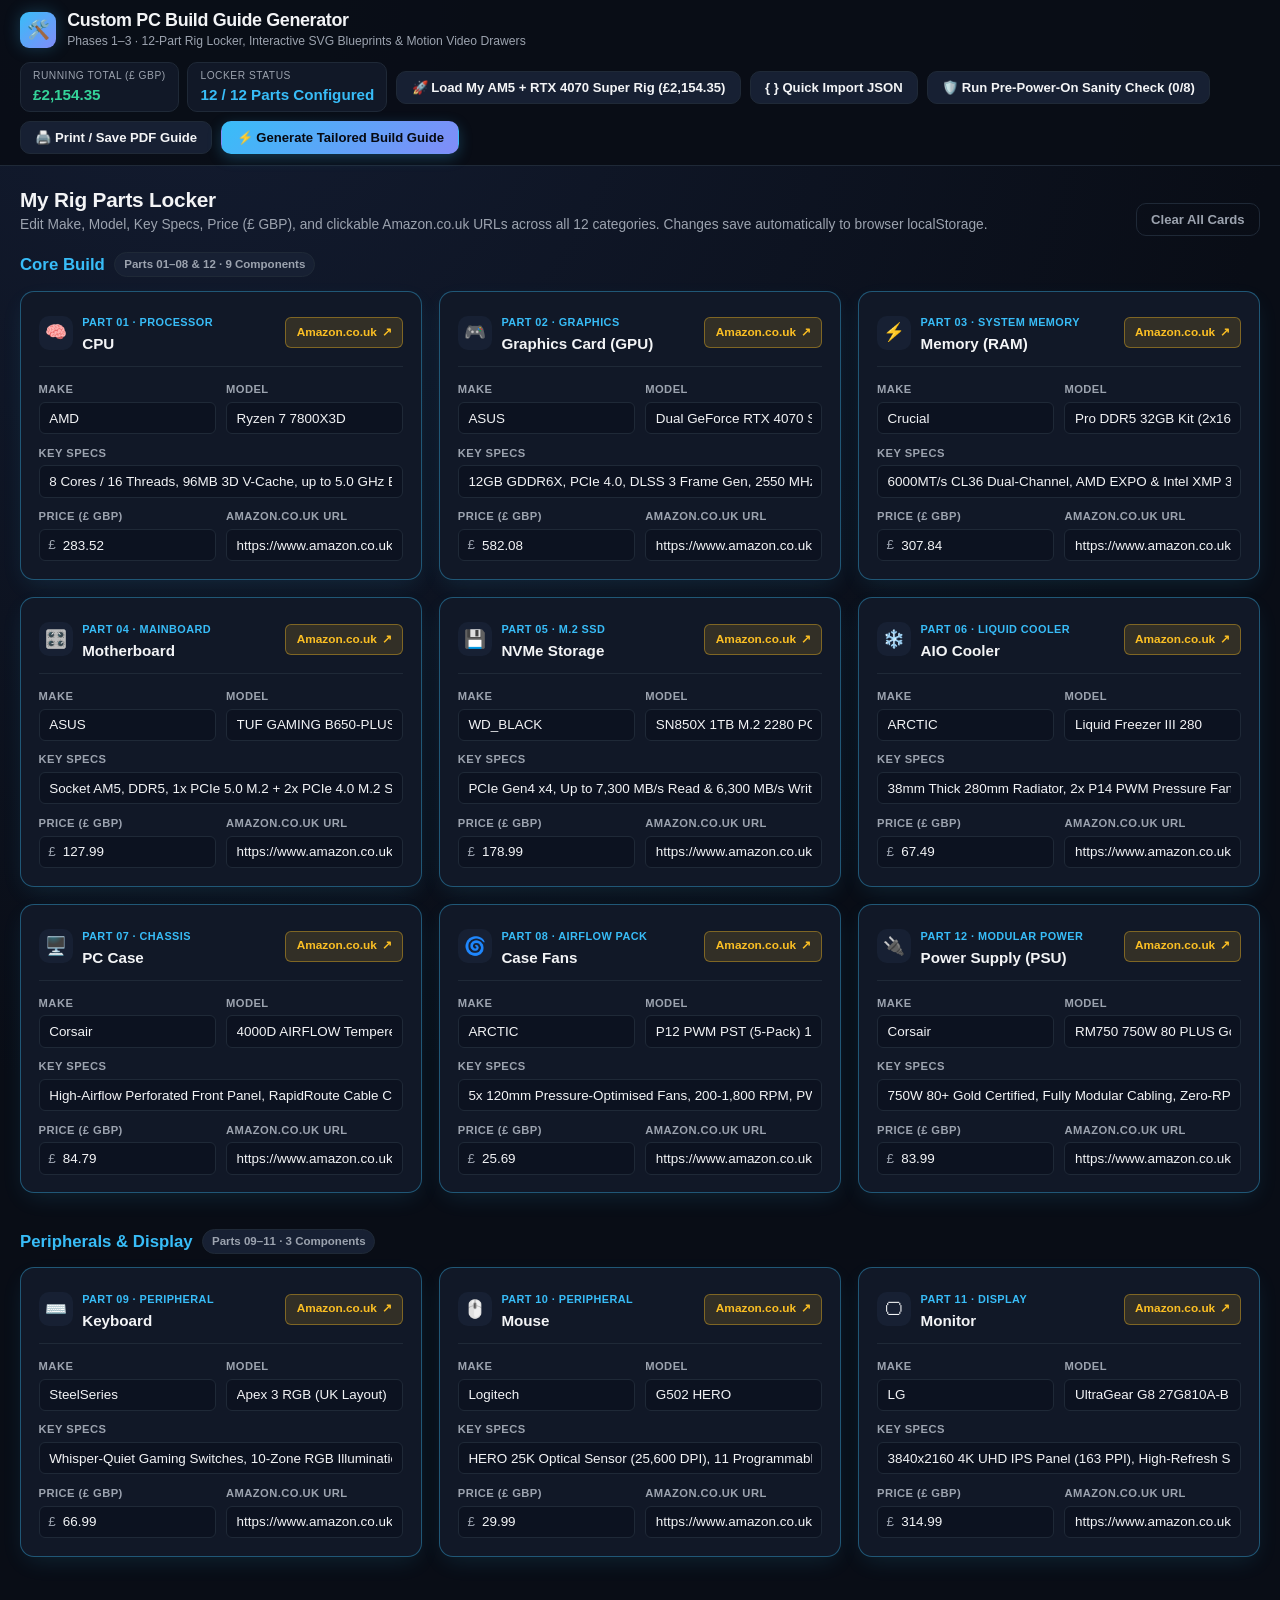
==== commit 894c50bd: "Add 9 step-specific motion animations, unique YouTube tutorials, full-width SVG blueprints, mobile r" ====
--- a/index.html
+++ b/index.html
@@ -155,6 +155,7 @@
   <script defer src="js/blueprintsBench.js"></script>
   <script defer src="js/blueprintsSystem.js"></script>
   <script defer src="js/videoDrawerData.js"></script>
+  <script defer src="js/videoMotionRenderers.js"></script>
   <script defer src="js/videoDrawerPlayer.js"></script>
   <script defer src="js/sanityDossier.js"></script>
   <script defer src="js/app.js"></script>
--- a/css/base.css
+++ b/css/base.css
@@ -28,7 +28,12 @@
   padding: 0;
 }
 
-html {
+html,
+body {
+  width: 100%;
+  max-width: 100%;
+  min-width: 0;
+  overflow-x: hidden;
   scroll-behavior: smooth;
   color-scheme: dark;
 }
@@ -39,25 +44,26 @@
   color: var(--text-primary);
   min-height: 100vh;
   line-height: 1.5;
-  padding-bottom: 5rem;
+  padding-bottom: 4rem;
 }
 
 .app-container {
+  width: 100%;
   max-width: 1280px;
+  min-width: 0;
   margin: 0 auto;
-  padding: 0 1.5rem;
-}
-
-/* Header & Action Bar */
+  padding: 0 1.25rem;
+}
+
+/* Header & Action Bar — Non-sticky & compact so it scrolls naturally under Squarespace nav */
 .top-header {
-  position: sticky;
-  top: 0;
-  z-index: 30;
-  background: rgba(9, 13, 22, 0.88);
-  backdrop-filter: blur(12px);
+  position: relative;
+  top: auto;
+  z-index: 1;
+  background: rgba(9, 13, 22, 0.94);
   border-bottom: 1px solid var(--border-subtle);
-  padding: 1rem 0;
-  margin-bottom: 2rem;
+  padding: 0.65rem 0;
+  margin-bottom: 1.15rem;
 }
 
 .header-inner {
@@ -65,34 +71,37 @@
   flex-wrap: wrap;
   align-items: center;
   justify-content: space-between;
-  gap: 1rem;
+  gap: 0.75rem;
 }
 
 .brand-block {
   display: flex;
   align-items: center;
-  gap: 0.85rem;
+  gap: 0.7rem;
+  min-width: 0;
 }
 
 .brand-logo {
-  width: 42px;
-  height: 42px;
-  border-radius: 10px;
+  width: 36px;
+  height: 36px;
+  flex-shrink: 0;
+  border-radius: 9px;
   background: linear-gradient(135deg, var(--accent-cyan), var(--accent-indigo));
   display: grid;
   place-items: center;
-  font-size: 1.3rem;
-  box-shadow: 0 0 20px rgba(56, 189, 248, 0.3);
+  font-size: 1.15rem;
+  box-shadow: 0 0 16px rgba(56, 189, 248, 0.25);
 }
 
 .brand-title {
-  font-size: 1.25rem;
+  font-size: 1.12rem;
   font-weight: 700;
   letter-spacing: -0.02em;
+  line-height: 1.2;
 }
 
 .brand-subtitle {
-  font-size: 0.8rem;
+  font-size: 0.76rem;
   color: var(--text-secondary);
 }
 
@@ -100,27 +109,27 @@
   display: flex;
   flex-wrap: wrap;
   align-items: center;
-  gap: 0.75rem;
+  gap: 0.55rem;
 }
 
 .metric-pill {
   background: var(--bg-secondary);
   border: 1px solid var(--border-subtle);
-  padding: 0.45rem 0.9rem;
+  padding: 0.32rem 0.75rem;
   border-radius: var(--radius-md);
   display: flex;
   flex-direction: column;
 }
 
 .metric-label {
-  font-size: 0.68rem;
+  font-size: 0.64rem;
   text-transform: uppercase;
-  letter-spacing: 0.06em;
+  letter-spacing: 0.05em;
   color: var(--text-secondary);
 }
 
 .metric-value {
-  font-size: 1.05rem;
+  font-size: 0.95rem;
   font-weight: 700;
   color: var(--accent-emerald);
 }
@@ -131,29 +140,30 @@
   flex-wrap: wrap;
   align-items: flex-end;
   justify-content: space-between;
-  gap: 1rem;
-  margin-bottom: 1.25rem;
+  gap: 0.85rem;
+  margin-bottom: 1rem;
 }
 
 .section-title {
-  font-size: 1.4rem;
+  font-size: 1.3rem;
   font-weight: 700;
   letter-spacing: -0.01em;
 }
 
 .section-desc {
   color: var(--text-secondary);
-  font-size: 0.9rem;
+  font-size: 0.86rem;
 }
 
 /* Buttons */
 .btn {
   display: inline-flex;
   align-items: center;
-  gap: 0.5rem;
-  font-size: 0.875rem;
+  justify-content: center;
+  gap: 0.45rem;
+  font-size: 0.82rem;
   font-weight: 600;
-  padding: 0.6rem 1.05rem;
+  padding: 0.5rem 0.9rem;
   border-radius: var(--radius-md);
   border: 1px solid transparent;
   cursor: pointer;
@@ -164,12 +174,11 @@
 .btn-primary {
   background: linear-gradient(135deg, var(--accent-cyan), var(--accent-indigo));
   color: #060911;
-  box-shadow: 0 4px 14px rgba(56, 189, 248, 0.28);
+  box-shadow: 0 4px 14px rgba(56, 189, 248, 0.25);
 }
 
 .btn-primary:hover {
-  filter: brightness(1.1);
-  transform: translateY(-1px);
+  filter: brightness(1.08);
 }
 
 .btn-secondary {
@@ -196,3 +205,11 @@
 .is-hidden {
   display: none !important;
 }
+
+@media (max-width: 768px) {
+  .app-container { padding: 0 0.85rem; }
+  .header-inner { flex-direction: column; align-items: stretch; }
+  .header-metrics-actions { width: 100%; display: grid; grid-template-columns: 1fr 1fr; gap: 0.5rem; }
+  .header-metrics-actions .btn { grid-column: 1 / -1; width: 100%; min-height: 44px; font-size: 0.88rem; }
+  .section-header .btn { width: 100%; min-height: 44px; }
+}
--- a/css/components.css
+++ b/css/components.css
@@ -1,77 +1,111 @@
 /* Parts Grid & Category Cards */
-.parts-grid { display: grid; grid-template-columns: repeat(auto-fill, minmax(310px, 1fr)); gap: 1.15rem; margin-bottom: 2.5rem; }
-.part-card { background: var(--bg-secondary); border: 1px solid var(--border-subtle); border-radius: var(--radius-lg); padding: 1.15rem; box-shadow: var(--shadow-card); transition: border-color 0.2s ease, box-shadow 0.2s ease; }
-.part-card.is-populated { border-color: var(--border-populated); box-shadow: 0 8px 24px -6px rgba(56, 189, 248, 0.14); }
-.part-card-header { display: flex; align-items: center; justify-content: space-between; gap: 0.5rem; margin-bottom: 0.9rem; padding-bottom: 0.7rem; border-bottom: 1px solid var(--border-subtle); }
-.part-title-group { display: flex; align-items: center; gap: 0.65rem; }
-.part-icon { width: 36px; height: 36px; border-radius: var(--radius-md); background: var(--bg-elevated); display: grid; place-items: center; font-size: 1.15rem; }
-.part-label { font-size: 0.96rem; font-weight: 700; }
+.parts-grid {
+  display: grid;
+  grid-template-columns: repeat(auto-fill, minmax(310px, 1fr));
+  gap: 1.1rem;
+  margin-bottom: 2.2rem;
+  width: 100%;
+  min-width: 0;
+}
+
+.part-card {
+  background: var(--bg-secondary);
+  border: 1px solid var(--border-subtle);
+  border-radius: var(--radius-lg);
+  padding: 1.1rem;
+  box-shadow: var(--shadow-card);
+  transition: border-color 0.2s ease, box-shadow 0.2s ease;
+  width: 100%;
+  min-width: 0;
+}
+
+.part-card.is-populated {
+  border-color: var(--border-populated);
+  box-shadow: 0 8px 24px -6px rgba(56, 189, 248, 0.14);
+}
+
+.part-card-header {
+  display: flex;
+  align-items: center;
+  justify-content: space-between;
+  gap: 0.5rem;
+  margin-bottom: 0.85rem;
+  padding-bottom: 0.65rem;
+  border-bottom: 1px solid var(--border-subtle);
+  flex-wrap: wrap;
+}
+
+.part-title-group { display: flex; align-items: center; gap: 0.6rem; min-width: 0; }
+.part-icon { width: 34px; height: 34px; flex-shrink: 0; border-radius: var(--radius-md); background: var(--bg-elevated); display: grid; place-items: center; font-size: 1.1rem; }
+.part-label { font-size: 0.95rem; font-weight: 700; }
 .part-badge { display: inline-block; font-size: 0.68rem; color: var(--accent-cyan); font-weight: 600; text-transform: uppercase; letter-spacing: 0.04em; }
 
 .retail-link-btn { display: inline-flex; align-items: center; gap: 0.3rem; font-size: 0.74rem; font-weight: 600; padding: 0.35rem 0.65rem; border-radius: var(--radius-sm); background: rgba(251, 191, 36, 0.14); color: var(--accent-amber); border: 1px solid rgba(251, 191, 36, 0.38); text-decoration: none; transition: all 0.15s ease; white-space: nowrap; }
 .retail-link-btn:hover:not(.is-disabled) { background: var(--accent-amber); color: #060911; }
 .retail-link-btn.is-disabled { background: var(--bg-input); color: var(--text-muted); border-color: var(--border-subtle); pointer-events: none; opacity: 0.6; }
 
-.part-form-grid { display: grid; grid-template-columns: 1fr 1fr; gap: 0.65rem; }
-.field-group { display: flex; flex-direction: column; gap: 0.25rem; }
+.part-form-grid { display: grid; grid-template-columns: 1fr 1fr; gap: 0.65rem; width: 100%; min-width: 0; }
+.field-group { display: flex; flex-direction: column; gap: 0.25rem; min-width: 0; }
 .field-group.full-span { grid-column: 1 / -1; }
 .field-label { font-size: 0.7rem; font-weight: 600; color: var(--text-secondary); text-transform: uppercase; letter-spacing: 0.04em; }
-.field-input { width: 100%; background: var(--bg-input); border: 1px solid var(--border-subtle); border-radius: var(--radius-sm); color: var(--text-primary); font-size: 0.83rem; padding: 0.46rem 0.6rem; outline: none; transition: border-color 0.15s ease; }
+.field-input { width: 100%; min-width: 0; background: var(--bg-input); border: 1px solid var(--border-subtle); border-radius: var(--radius-sm); color: var(--text-primary); font-size: 0.84rem; padding: 0.48rem 0.6rem; outline: none; transition: border-color 0.15s ease; }
 .field-input:focus { border-color: var(--border-focus); }
 .price-input-wrap { position: relative; display: flex; align-items: center; }
-.currency-prefix { position: absolute; left: 0.6rem; color: var(--text-secondary); font-size: 0.83rem; pointer-events: none; }
+.currency-prefix { position: absolute; left: 0.6rem; color: var(--text-secondary); font-size: 0.84rem; pointer-events: none; }
 .price-input { padding-left: 1.45rem; }
 
 /* Sub-section Divider */
-.locker-subsection-title { display: flex; align-items: center; gap: 0.6rem; font-size: 1.05rem; font-weight: 700; color: var(--accent-cyan); margin: 0.5rem 0 0.9rem; letter-spacing: -0.01em; }
+.locker-subsection-title { display: flex; align-items: center; flex-wrap: wrap; gap: 0.6rem; font-size: 1.05rem; font-weight: 700; color: var(--accent-cyan); margin: 0.5rem 0 0.85rem; }
 .locker-subsection-pill { font-size: 0.72rem; background: var(--bg-elevated); color: var(--text-secondary); padding: 0.18rem 0.55rem; border-radius: 999px; border: 1px solid var(--border-subtle); }
 
 /* Tailored Build Guide Section */
-.guide-section { border-top: 1px solid var(--border-subtle); padding-top: 2.25rem; }
-.guide-progress-card { background: var(--bg-secondary); border: 1px solid var(--border-subtle); border-radius: var(--radius-md); padding: 0.9rem 1.15rem; margin-bottom: 1.5rem; display: flex; flex-wrap: wrap; align-items: center; justify-content: space-between; gap: 1rem; }
-.progress-track { flex: 1; min-width: 200px; height: 10px; background: var(--bg-input); border-radius: 999px; overflow: hidden; border: 1px solid var(--border-subtle); }
+.guide-section { border-top: 1px solid var(--border-subtle); padding-top: 1.75rem; width: 100%; min-width: 0; }
+.guide-progress-card { background: var(--bg-secondary); border: 1px solid var(--border-subtle); border-radius: var(--radius-md); padding: 0.85rem 1.1rem; margin-bottom: 1.35rem; display: flex; flex-wrap: wrap; align-items: center; justify-content: space-between; gap: 0.85rem; }
+.progress-track { flex: 1; min-width: 180px; height: 10px; background: var(--bg-input); border-radius: 999px; overflow: hidden; border: 1px solid var(--border-subtle); }
 .progress-fill { height: 100%; width: 0%; background: linear-gradient(90deg, var(--accent-cyan), var(--accent-emerald)); transition: width 0.25s ease; }
-.guide-steps-list { display: flex; flex-direction: column; gap: 1.25rem; }
-.guide-step-card { background: var(--bg-secondary); border: 1px solid var(--border-subtle); border-radius: var(--radius-lg); padding: 1.35rem; transition: border-color 0.2s ease; }
+.guide-steps-list { display: flex; flex-direction: column; gap: 1.25rem; width: 100%; min-width: 0; }
+.guide-step-card { background: var(--bg-secondary); border: 1px solid var(--border-subtle); border-radius: var(--radius-lg); padding: 1.3rem; transition: border-color 0.2s ease; width: 100%; min-width: 0; overflow: hidden; }
 .guide-step-card.is-completed { border-color: rgba(52, 211, 153, 0.45); background: rgba(17, 24, 39, 0.65); }
-.guide-step-top { display: flex; flex-wrap: wrap; align-items: center; justify-content: space-between; gap: 0.8rem; margin-bottom: 0.9rem; }
+.guide-step-top { display: flex; flex-wrap: wrap; align-items: center; justify-content: space-between; gap: 0.75rem; margin-bottom: 0.9rem; }
 .step-check-label { display: inline-flex; align-items: center; gap: 0.55rem; cursor: pointer; }
 .step-checkbox { width: 18px; height: 18px; accent-color: var(--accent-emerald); cursor: pointer; }
 .step-number-badge { background: var(--bg-elevated); color: var(--accent-cyan); font-size: 0.76rem; font-weight: 700; padding: 0.25rem 0.6rem; border-radius: var(--radius-sm); border: 1px solid rgba(56, 189, 248, 0.3); }
-.step-heading-wrap { flex: 1; min-width: 240px; }
+.step-heading-wrap { flex: 1; min-width: 210px; }
 .step-phase-tag { font-size: 0.72rem; text-transform: uppercase; letter-spacing: 0.05em; color: var(--accent-indigo); font-weight: 600; }
-.step-title { font-size: 1.1rem; font-weight: 700; }
+.step-title { font-size: 1.08rem; font-weight: 700; }
 .step-parts-pills { display: flex; flex-wrap: wrap; gap: 0.4rem; }
 .step-part-pill { font-size: 0.73rem; background: var(--bg-input); border: 1px solid var(--border-subtle); color: var(--text-secondary); padding: 0.2rem 0.55rem; border-radius: 999px; }
 
-.step-instructions { margin: 0 0 0.95rem 1.25rem; color: var(--text-primary); display: flex; flex-direction: column; gap: 0.45rem; font-size: 0.92rem; }
+.step-instructions { margin: 0 0 0.95rem 1.2rem; color: var(--text-primary); display: flex; flex-direction: column; gap: 0.45rem; font-size: 0.92rem; }
 .step-instructions strong { color: var(--accent-cyan); }
 .step-instructions kbd { background: var(--bg-elevated); border: 1px solid var(--border-subtle); border-radius: 4px; padding: 0.08rem 0.38rem; font-size: 0.78rem; }
 
 /* Hardware-Specific Warning Callout */
-.hardware-warning-box { display: flex; align-items: flex-start; gap: 0.65rem; background: rgba(251, 191, 36, 0.08); border: 1px solid rgba(251, 191, 36, 0.38); border-left: 4px solid var(--accent-amber); border-radius: var(--radius-md); padding: 0.75rem 0.95rem; margin-bottom: 1rem; font-size: 0.85rem; color: #fde68a; }
-.warning-icon { font-size: 1.05rem; line-height: 1.2; }
+.hardware-warning-box { display: flex; align-items: flex-start; gap: 0.65rem; background: rgba(251, 191, 36, 0.08); border: 1px solid rgba(251, 191, 36, 0.38); border-left: 4px solid var(--accent-amber); border-radius: var(--radius-md); padding: 0.75rem 0.95rem; margin-bottom: 1rem; font-size: 0.85rem; color: #fde68a; width: 100%; }
+.warning-icon { font-size: 1.05rem; line-height: 1.2; flex-shrink: 0; }
 
-/* Phase 2 SVG Blueprint Slot & Phase 3 Collapsible Video Tip Drawer */
-.phase-placeholders-grid { display: grid; grid-template-columns: repeat(auto-fit, minmax(280px, 1fr)); gap: 0.85rem; align-items: start; }
-.placeholder-slot { background: var(--bg-input); border: 1px dashed rgba(56, 189, 248, 0.4); border-radius: var(--radius-md); padding: 0.85rem; }
-.slot-badge-row { display: flex; align-items: center; justify-content: space-between; gap: 0.5rem; margin-bottom: 0.35rem; }
+/* Full-Width Stack for Phase 2 SVG Blueprint & Phase 3 Video Tip Drawer (No Squishing) */
+.phase-placeholders-grid { display: flex; flex-direction: column; gap: 0.95rem; width: 100%; min-width: 0; }
 .slot-pill { font-size: 0.7rem; font-weight: 700; padding: 0.15rem 0.5rem; border-radius: var(--radius-sm); }
 .phase-2-pill { background: rgba(56, 189, 248, 0.14); color: var(--accent-cyan); }
 .phase-3-pill { background: rgba(129, 140, 248, 0.16); color: var(--accent-indigo); }
-.slot-part-tag, .slot-duration { font-size: 0.72rem; color: var(--text-secondary); font-family: ui-monospace, SFMono-Regular, Consolas, monospace; }
-.slot-topic { font-size: 0.83rem; color: var(--text-secondary); }
-
-.video-tip-drawer { background: var(--bg-input); border: 1px solid rgba(129, 140, 248, 0.35); border-radius: var(--radius-md); overflow: hidden; }
-.video-tip-summary { list-style: none; cursor: pointer; padding: 0.8rem 0.9rem; display: flex; align-items: center; justify-content: space-between; gap: 0.5rem; font-size: 0.84rem; font-weight: 600; color: var(--text-primary); user-select: none; }
-.video-tip-summary::-webkit-details-marker { display: none; }
-.video-tip-summary:hover { background: rgba(129, 140, 248, 0.08); }
-.video-tip-body { padding: 0.75rem 0.9rem; border-top: 1px dashed var(--border-subtle); font-size: 0.82rem; color: var(--text-secondary); background: rgba(9, 13, 22, 0.55); }
 
 /* Modal & Toast */
-.modal-backdrop { position: fixed; inset: 0; z-index: 50; background: rgba(5, 8, 15, 0.8); backdrop-filter: blur(6px); display: grid; place-items: center; padding: 1rem; }
-.modal-card { width: 100%; max-width: 700px; background: var(--bg-secondary); border: 1px solid var(--border-subtle); border-radius: var(--radius-lg); padding: 1.5rem; box-shadow: var(--shadow-card); }
-.paste-textarea { width: 100%; min-height: 220px; margin: 0.9rem 0; background: var(--bg-input); border: 1px solid var(--border-subtle); border-radius: var(--radius-md); color: var(--text-primary); font-family: ui-monospace, SFMono-Regular, Consolas, monospace; font-size: 0.8rem; padding: 0.85rem; resize: vertical; }
-.modal-footer { display: flex; flex-wrap: wrap; align-items: center; justify-content: space-between; gap: 0.75rem; }
-.toast-banner { position: fixed; bottom: 1.5rem; right: 1.5rem; z-index: 60; background: var(--bg-elevated); border: 1px solid var(--accent-cyan); color: var(--text-primary); padding: 0.75rem 1.1rem; border-radius: var(--radius-md); font-size: 0.85rem; box-shadow: var(--shadow-card); opacity: 0; transform: translateY(10px); pointer-events: none; transition: all 0.2s ease; }
+.modal-backdrop { position: fixed; inset: 0; z-index: 50; background: rgba(5, 8, 15, 0.8); backdrop-filter: blur(6px); display: grid; place-items: center; padding: 0.85rem; }
+.modal-card { width: 100%; max-width: 700px; background: var(--bg-secondary); border: 1px solid var(--border-subtle); border-radius: var(--radius-lg); padding: 1.25rem; box-shadow: var(--shadow-card); }
+.paste-textarea { width: 100%; min-height: 200px; margin: 0.8rem 0; background: var(--bg-input); border: 1px solid var(--border-subtle); border-radius: var(--radius-md); color: var(--text-primary); font-family: ui-monospace, SFMono-Regular, Consolas, monospace; font-size: 0.8rem; padding: 0.75rem; resize: vertical; }
+.modal-footer { display: flex; flex-wrap: wrap; align-items: center; justify-content: space-between; gap: 0.65rem; }
+.toast-banner { position: fixed; bottom: 1.2rem; right: 1.2rem; left: 1.2rem; max-width: 420px; margin-left: auto; z-index: 60; background: var(--bg-elevated); border: 1px solid var(--accent-cyan); color: var(--text-primary); padding: 0.75rem 1rem; border-radius: var(--radius-md); font-size: 0.85rem; box-shadow: var(--shadow-card); opacity: 0; transform: translateY(10px); pointer-events: none; transition: all 0.2s ease; }
 .toast-banner.visible { opacity: 1; transform: translateY(0); }
+
+@media (max-width: 768px) {
+  .parts-grid { grid-template-columns: 1fr; gap: 0.9rem; }
+  input, textarea, select, .field-input, .paste-textarea { font-size: 16px !important; }
+  .guide-step-card, .part-card { padding: 0.95rem; }
+  .step-heading-wrap { min-width: 100%; }
+}
+
+@media (max-width: 480px) {
+  .part-form-grid { grid-template-columns: 1fr; }
+  .step-instructions { margin-left: 1rem; font-size: 0.87rem; }
+}
--- a/css/blueprints.css
+++ b/css/blueprints.css
@@ -1,5 +1,7 @@
-/* Interactive SVG Blueprints (Phase 2) */
+/* Interactive SVG Blueprints (Phase 2) — Full-Width Card Layout */
 .blueprint-card {
+  width: 100%;
+  min-width: 0;
   background: #080c15;
   border: 1px solid rgba(56, 189, 248, 0.35);
   border-radius: var(--radius-md);
@@ -9,7 +11,6 @@
 }
 
 .blueprint-card.is-expanded {
-  grid-column: 1 / -1;
   border-color: var(--accent-cyan);
   box-shadow: 0 12px 32px rgba(0, 0, 0, 0.65), 0 0 20px rgba(56, 189, 248, 0.18);
 }
@@ -28,7 +29,9 @@
 .blueprint-meta {
   display: flex;
   align-items: center;
+  flex-wrap: wrap;
   gap: 0.5rem;
+  min-width: 0;
 }
 
 .blueprint-code {
@@ -43,7 +46,7 @@
 }
 
 .blueprint-title-text {
-  font-size: 0.78rem;
+  font-size: 0.8rem;
   font-weight: 600;
   color: var(--text-primary);
 }
@@ -53,8 +56,8 @@
   color: var(--accent-cyan);
   border: 1px solid rgba(56, 189, 248, 0.35);
   border-radius: 5px;
-  padding: 0.22rem 0.58rem;
-  font-size: 0.72rem;
+  padding: 0.28rem 0.65rem;
+  font-size: 0.73rem;
   font-weight: 600;
   cursor: pointer;
   transition: all 0.15s ease;
@@ -73,18 +76,21 @@
     linear-gradient(rgba(56, 189, 248, 0.05) 1px, transparent 1px),
     linear-gradient(90deg, rgba(56, 189, 248, 0.05) 1px, transparent 1px);
   background-size: 20px 20px;
-  padding: 0.5rem;
+  padding: 0.65rem;
 }
 
 .blueprint-svg {
   width: 100%;
-  height: 215px;
+  max-width: 760px;
+  height: auto;
+  aspect-ratio: 620 / 215;
   display: block;
-  transition: height 0.22s ease;
+  margin: 0 auto;
+  transition: max-width 0.22s ease;
 }
 
 .blueprint-card.is-expanded .blueprint-svg {
-  height: 360px;
+  max-width: 1040px;
 }
 
 /* SVG Hotspot Callout Nodes */
@@ -169,7 +175,7 @@
 .blueprint-inspector {
   display: flex;
   flex-direction: column;
-  gap: 0.35rem;
+  gap: 0.4rem;
   padding: 0.65rem 0.85rem;
   background: #0c1322;
   border-top: 1px solid var(--border-subtle);
@@ -178,19 +184,20 @@
 .hotspot-pills-row {
   display: flex;
   flex-wrap: wrap;
-  gap: 0.35rem;
+  gap: 0.4rem;
 }
 
 .hotspot-chip {
   background: var(--bg-secondary);
   border: 1px solid var(--border-subtle);
   color: var(--text-secondary);
-  font-size: 0.7rem;
+  font-size: 0.72rem;
   font-weight: 600;
-  padding: 0.18rem 0.5rem;
+  padding: 0.24rem 0.58rem;
   border-radius: 999px;
   cursor: pointer;
   transition: all 0.15s ease;
+  text-align: left;
 }
 
 .hotspot-chip:hover,
@@ -201,11 +208,16 @@
 }
 
 .inspector-detail-text {
-  font-size: 0.78rem;
+  font-size: 0.8rem;
   color: var(--text-primary);
-  line-height: 1.4;
+  line-height: 1.42;
 }
 
 .inspector-detail-text strong {
   color: var(--accent-cyan);
 }
+
+@media (max-width: 768px) {
+  .blueprint-zoom-btn { width: 100%; min-height: 38px; }
+  .hotspot-chip { flex: 1 1 auto; text-align: center; min-height: 34px; }
+}
--- a/css/videoDrawer.css
+++ b/css/videoDrawer.css
@@ -1,6 +1,7 @@
 /* Phase 3: Collapsible Video Tip & Motion Guide Drawers */
 .video-tip-drawer {
-  grid-column: 1 / -1;
+  width: 100%;
+  min-width: 0;
   background: linear-gradient(180deg, rgba(13, 19, 34, 0.96), rgba(9, 13, 24, 0.99));
   border: 1px solid rgba(168, 85, 247, 0.35);
   border-radius: 10px;
@@ -17,7 +18,8 @@
   display: flex;
   align-items: center;
   justify-content: space-between;
-  gap: 0.75rem;
+  flex-wrap: wrap;
+  gap: 0.65rem;
   padding: 0.75rem 0.95rem;
   cursor: pointer;
   list-style: none;
@@ -25,40 +27,37 @@
   background: rgba(168, 85, 247, 0.08);
   transition: background 0.15s ease;
 }
-
-.video-tip-summary::-webkit-details-marker {
-  display: none;
-}
-
-.video-tip-summary:hover {
-  background: rgba(168, 85, 247, 0.14);
-}
+.video-tip-summary::-webkit-details-marker { display: none; }
+.video-tip-summary:hover { background: rgba(168, 85, 247, 0.14); }
 
 .video-summary-left {
   display: flex;
   align-items: center;
-  gap: 0.55rem;
+  gap: 0.5rem;
   flex-wrap: wrap;
   font-size: 0.85rem;
   font-weight: 700;
   color: var(--text-primary);
+  min-width: 0;
 }
 
 .video-summary-right {
   display: flex;
   align-items: center;
-  gap: 0.5rem;
-  font-size: 0.76rem;
+  gap: 0.45rem;
+  font-size: 0.75rem;
   color: #d8b4fe;
   font-family: ui-monospace, SFMono-Regular, Consolas, monospace;
 }
 
 .video-tip-body {
-  padding: 0.95rem 1rem 1rem;
+  padding: 0.9rem 0.95rem 1rem;
   border-top: 1px solid rgba(168, 85, 247, 0.24);
   display: flex;
   flex-direction: column;
   gap: 0.85rem;
+  width: 100%;
+  min-width: 0;
 }
 
 .video-drawer-tabs {
@@ -71,11 +70,7 @@
   padding-bottom: 0.55rem;
 }
 
-.video-tab-group {
-  display: flex;
-  gap: 0.45rem;
-  flex-wrap: wrap;
-}
+.video-tab-group { display: flex; gap: 0.45rem; flex-wrap: wrap; }
 
 .video-tab-btn {
   background: rgba(15, 23, 42, 0.85);
@@ -83,26 +78,14 @@
   color: var(--text-secondary);
   font-size: 0.76rem;
   font-weight: 700;
-  padding: 0.36rem 0.72rem;
+  padding: 0.42rem 0.75rem;
   border-radius: 6px;
   cursor: pointer;
   transition: all 0.15s ease;
 }
-
-.video-tab-btn:hover {
-  border-color: #c084fc;
-  color: var(--text-primary);
-}
-
-.video-tab-btn.is-active {
-  background: rgba(168, 85, 247, 0.2);
-  border-color: #c084fc;
-  color: #f3e8ff;
-}
-
-.video-tab-pane.is-hidden {
-  display: none;
-}
+.video-tab-btn:hover { border-color: #c084fc; color: var(--text-primary); }
+.video-tab-btn.is-active { background: rgba(168, 85, 247, 0.2); border-color: #c084fc; color: #f3e8ff; }
+.video-tab-pane.is-hidden { display: none; }
 
 /* Motion Canvas Stage & Controls */
 .motion-player-box {
@@ -113,6 +96,8 @@
   display: flex;
   flex-direction: column;
   gap: 0.6rem;
+  width: 100%;
+  min-width: 0;
 }
 
 .motion-canvas-wrap {
@@ -124,17 +109,12 @@
   overflow: hidden;
 }
 
-.motion-canvas {
-  display: block;
-  width: 100%;
-  height: auto;
-  max-height: 220px;
-}
+.motion-canvas { display: block; width: 100%; max-width: 760px; height: auto; margin: 0 auto; }
 
 .motion-controls-bar {
   display: flex;
   align-items: center;
-  gap: 0.6rem;
+  gap: 0.55rem;
   flex-wrap: wrap;
   background: rgba(15, 23, 42, 0.9);
   padding: 0.45rem 0.65rem;
@@ -148,39 +128,16 @@
   color: #e0f2fe;
   font-size: 0.75rem;
   font-weight: 700;
-  padding: 0.28rem 0.65rem;
+  padding: 0.34rem 0.68rem;
   border-radius: 5px;
   cursor: pointer;
 }
-
-.motion-btn.is-active {
-  background: rgba(16, 185, 129, 0.2);
-  border-color: #34d399;
-  color: #a7f3d0;
-}
-
-.motion-scrubber {
-  flex: 1;
-  min-width: 140px;
-  accent-color: #38bdf8;
-  cursor: pointer;
-}
-
-.motion-timecode {
-  font-family: ui-monospace, SFMono-Regular, Consolas, monospace;
-  font-size: 0.75rem;
-  color: #38bdf8;
-  min-width: 78px;
-  text-align: right;
-}
+.motion-btn.is-active { background: rgba(16, 185, 129, 0.2); border-color: #34d399; color: #a7f3d0; }
+.motion-scrubber { flex: 1; min-width: 120px; accent-color: #38bdf8; cursor: pointer; }
+.motion-timecode { font-family: ui-monospace, SFMono-Regular, Consolas, monospace; font-size: 0.75rem; color: #38bdf8; min-width: 76px; text-align: right; }
 
 /* 3 Timestamped Keyframe Coaching Callouts */
-.keyframe-grid {
-  display: grid;
-  grid-template-columns: repeat(auto-fit, minmax(210px, 1fr));
-  gap: 0.55rem;
-}
-
+.keyframe-grid { display: grid; grid-template-columns: repeat(auto-fit, minmax(200px, 1fr)); gap: 0.55rem; }
 .keyframe-card {
   text-align: left;
   background: rgba(15, 23, 42, 0.78);
@@ -191,73 +148,20 @@
   transition: all 0.15s ease;
   color: var(--text-secondary);
 }
-
-.keyframe-card:hover,
-.keyframe-card.is-active {
-  border-color: #38bdf8;
-  background: rgba(56, 189, 248, 0.11);
-  color: var(--text-primary);
-}
-
-.keyframe-time {
-  display: inline-block;
-  font-family: ui-monospace, SFMono-Regular, Consolas, monospace;
-  font-size: 0.7rem;
-  font-weight: 700;
-  color: #38bdf8;
-  background: rgba(56, 189, 248, 0.14);
-  padding: 0.1rem 0.4rem;
-  border-radius: 4px;
-  margin-bottom: 0.28rem;
-}
-
-.keyframe-label {
-  display: block;
-  font-size: 0.77rem;
-  line-height: 1.38;
-}
+.keyframe-card:hover, .keyframe-card.is-active { border-color: #38bdf8; background: rgba(56, 189, 248, 0.11); color: var(--text-primary); }
+.keyframe-time { display: inline-block; font-family: ui-monospace, SFMono-Regular, Consolas, monospace; font-size: 0.7rem; font-weight: 700; color: #38bdf8; background: rgba(56, 189, 248, 0.14); padding: 0.1rem 0.4rem; border-radius: 4px; margin-bottom: 0.25rem; }
+.keyframe-label { display: block; font-size: 0.77rem; line-height: 1.38; }
 
 /* YouTube / Custom Video Tab & Pro-Tip Mistake Badge */
-.custom-video-controls {
-  display: flex;
-  gap: 0.5rem;
-  flex-wrap: wrap;
-  align-items: center;
+.custom-video-controls { display: flex; gap: 0.5rem; flex-wrap: wrap; align-items: center; }
+.custom-video-input { flex: 1 1 220px; min-width: 0; }
+.video-embed-frame { width: 100%; max-width: 760px; aspect-ratio: 16 / 9; max-height: 410px; border: 1px solid rgba(168, 85, 247, 0.35); border-radius: 8px; background: #050811; display: block; margin: 0 auto; }
+.coaching-note-box { background: rgba(56, 189, 248, 0.08); border-left: 3px solid #38bdf8; padding: 0.55rem 0.75rem; border-radius: 5px; font-size: 0.79rem; color: var(--text-secondary); line-height: 1.45; }
+.mistake-badge-box { display: flex; align-items: flex-start; gap: 0.6rem; background: rgba(239, 68, 68, 0.1); border: 1px solid rgba(239, 68, 68, 0.38); border-radius: 7px; padding: 0.6rem 0.8rem; font-size: 0.8rem; color: #fecaca; line-height: 1.42; }
+
+@media (max-width: 768px) {
+  .video-tab-group { width: 100%; }
+  .video-tab-btn { flex: 1 1 100%; text-align: center; min-height: 42px; }
+  .keyframe-grid { grid-template-columns: 1fr; }
+  .custom-video-controls .btn { width: 100%; min-height: 44px; }
 }
-
-.custom-video-input {
-  flex: 1;
-  min-width: 220px;
-}
-
-.video-embed-frame {
-  width: 100%;
-  aspect-ratio: 16 / 9;
-  max-height: 310px;
-  border: 1px solid rgba(168, 85, 247, 0.35);
-  border-radius: 8px;
-  background: #050811;
-}
-
-.coaching-note-box {
-  background: rgba(56, 189, 248, 0.08);
-  border-left: 3px solid #38bdf8;
-  padding: 0.55rem 0.75rem;
-  border-radius: 5px;
-  font-size: 0.79rem;
-  color: var(--text-secondary);
-  line-height: 1.45;
-}
-
-.mistake-badge-box {
-  display: flex;
-  align-items: flex-start;
-  gap: 0.6rem;
-  background: rgba(239, 68, 68, 0.1);
-  border: 1px solid rgba(239, 68, 68, 0.38);
-  border-radius: 7px;
-  padding: 0.6rem 0.8rem;
-  font-size: 0.8rem;
-  color: #fecaca;
-  line-height: 1.42;
-}
